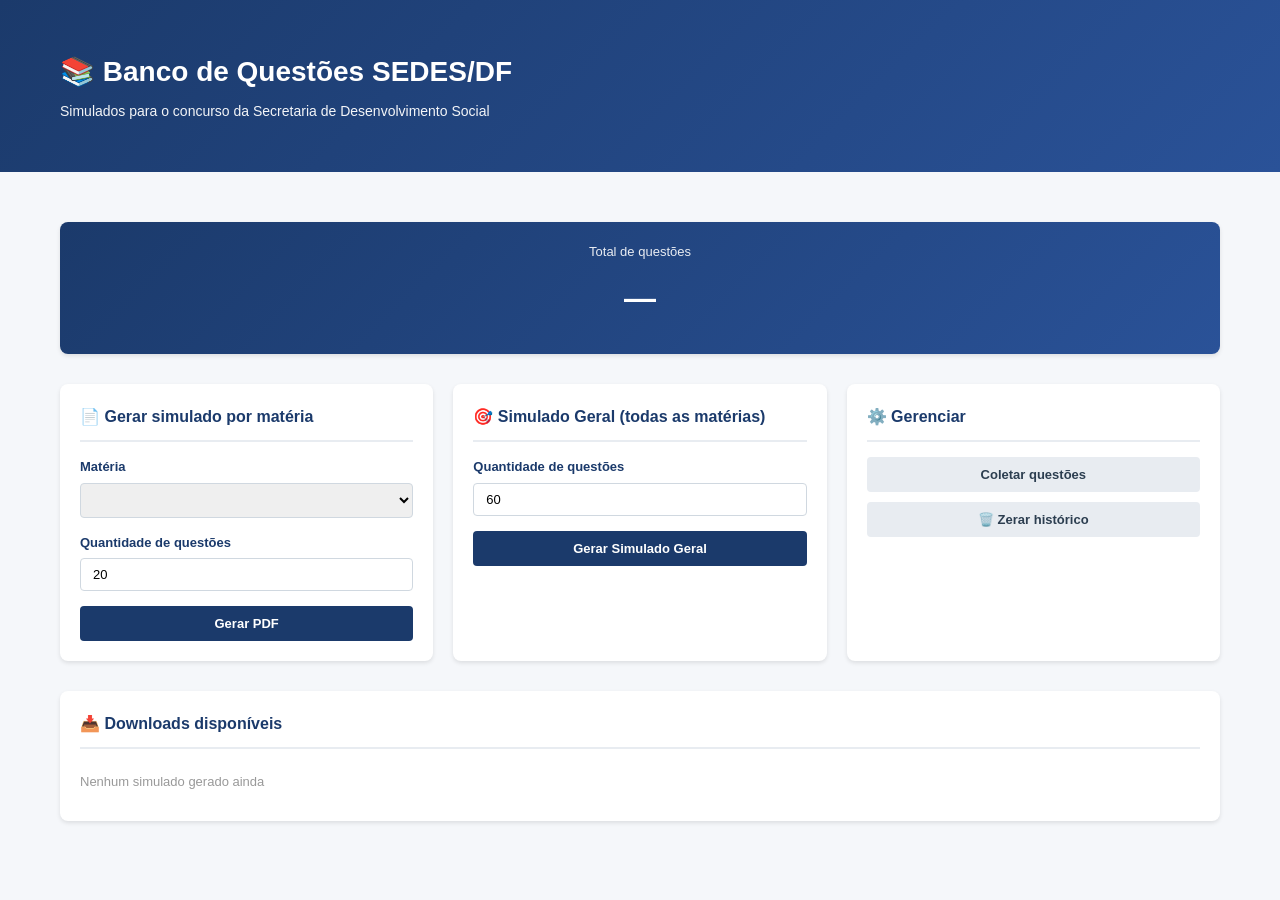
==== banco_questoes/web/index.html @ ef6c3592 "feat: dashboard web do banco de questoes - web/index.html: dashboard único com CSS/JS inline - cards" ====
<!DOCTYPE html>
<html lang="pt-BR">
<head>
    <meta charset="UTF-8">
    <meta name="viewport" content="width=device-width, initial-scale=1.0">
    <title>Banco de Questões SEDES/DF</title>
    <style>
        * {
            margin: 0;
            padding: 0;
            box-sizing: border-box;
        }
        body {
            font-family: -apple-system, BlinkMacSystemFont, "Segoe UI", Roboto, sans-serif;
            background: #f5f7fa;
            color: #2c3e50;
            line-height: 1.6;
        }
        .container {
            max-width: 1200px;
            margin: 0 auto;
            padding: 20px;
        }
        header {
            background: linear-gradient(135deg, #1B3A6B 0%, #2a5298 100%);
            color: white;
            padding: 30px 0;
            margin-bottom: 30px;
        }
        header h1 {
            font-size: 28px;
            margin-bottom: 5px;
        }
        header p {
            font-size: 14px;
            opacity: 0.95;
        }
        .grid {
            display: grid;
            grid-template-columns: repeat(auto-fit, minmax(300px, 1fr));
            gap: 20px;
            margin-bottom: 30px;
        }
        .card {
            background: white;
            border-radius: 8px;
            padding: 20px;
            box-shadow: 0 2px 4px rgba(0,0,0,0.1);
            transition: box-shadow 0.2s;
        }
        .card:hover {
            box-shadow: 0 4px 8px rgba(0,0,0,0.15);
        }
        .card h3 {
            color: #1B3A6B;
            font-size: 16px;
            margin-bottom: 15px;
            border-bottom: 2px solid #e8ecf1;
            padding-bottom: 10px;
        }
        .stats-row {
            display: flex;
            justify-content: space-between;
            font-size: 13px;
            margin-bottom: 8px;
            padding: 6px 0;
        }
        .stats-row span:last-child {
            font-weight: 600;
            color: #1B3A6B;
        }
        .progress-bar {
            height: 6px;
            background: #e8ecf1;
            border-radius: 3px;
            overflow: hidden;
            margin-bottom: 10px;
        }
        .progress-fill {
            height: 100%;
            background: linear-gradient(90deg, #4CAF50 0%, #1B3A6B 100%);
        }
        .total-card {
            grid-column: 1 / -1;
            text-align: center;
            background: linear-gradient(135deg, #1B3A6B 0%, #2a5298 100%);
            color: white;
        }
        .total-card span {
            display: block;
            font-size: 32px;
            font-weight: bold;
            margin: 10px 0;
        }
        .total-card p {
            font-size: 13px;
            opacity: 0.9;
        }
        .form-group {
            margin-bottom: 15px;
        }
        label {
            display: block;
            font-size: 13px;
            font-weight: 600;
            color: #1B3A6B;
            margin-bottom: 5px;
        }
        input, select {
            width: 100%;
            padding: 8px 12px;
            border: 1px solid #d0d8e0;
            border-radius: 4px;
            font-size: 13px;
            font-family: inherit;
        }
        input:focus, select:focus {
            outline: none;
            border-color: #1B3A6B;
            box-shadow: 0 0 0 3px rgba(27, 58, 107, 0.1);
        }
        button {
            background: #1B3A6B;
            color: white;
            border: none;
            padding: 10px 20px;
            border-radius: 4px;
            font-size: 13px;
            font-weight: 600;
            cursor: pointer;
            transition: background 0.2s;
            width: 100%;
        }
        button:hover:not(:disabled) {
            background: #2a5298;
        }
        button:disabled {
            opacity: 0.5;
            cursor: not-allowed;
        }
        button.secondary {
            background: #e8ecf1;
            color: #2c3e50;
        }
        button.secondary:hover:not(:disabled) {
            background: #d0d8e0;
        }
        .error {
            background: #fee;
            border: 1px solid #fcc;
            border-radius: 4px;
            padding: 10px;
            color: #c33;
            font-size: 13px;
            margin-top: 10px;
        }
        .success {
            background: #efe;
            border: 1px solid #cfc;
            border-radius: 4px;
            padding: 10px;
            color: #360;
            font-size: 13px;
            margin-top: 10px;
        }
        .downloads-list {
            list-style: none;
        }
        .downloads-list li {
            padding: 8px 0;
            border-bottom: 1px solid #e8ecf1;
            font-size: 13px;
        }
        .downloads-list li:last-child {
            border-bottom: none;
        }
        .downloads-list a {
            color: #1B3A6B;
            text-decoration: none;
            font-weight: 500;
        }
        .downloads-list a:hover {
            text-decoration: underline;
        }
        .loading {
            display: inline-block;
            animation: spin 1s linear infinite;
        }
        @keyframes spin {
            to { transform: rotate(360deg); }
        }
        @media (max-width: 600px) {
            .grid {
                grid-template-columns: 1fr;
            }
            .total-card {
                grid-column: 1;
            }
            header h1 {
                font-size: 22px;
            }
        }
    </style>
</head>
<body>
    <header>
        <div class="container">
            <h1>📚 Banco de Questões SEDES/DF</h1>
            <p>Simulados para o concurso da Secretaria de Desenvolvimento Social</p>
        </div>
    </header>

    <div class="container">
        <div id="stats-container" class="grid">
            <div class="card total-card">
                <p>Total de questões</p>
                <span id="total-questoes">—</span>
            </div>
        </div>

        <div class="grid">
            <div class="card">
                <h3>📄 Gerar simulado por matéria</h3>
                <div class="form-group">
                    <label for="materia-select">Matéria</label>
                    <select id="materia-select"></select>
                </div>
                <div class="form-group">
                    <label for="quantidade-materia">Quantidade de questões</label>
                    <input type="number" id="quantidade-materia" value="20" min="1" max="100">
                </div>
                <button onclick="gerarSimuladoMateria()">Gerar PDF</button>
                <div id="msg-materia"></div>
            </div>

            <div class="card">
                <h3>🎯 Simulado Geral (todas as matérias)</h3>
                <div class="form-group">
                    <label for="quantidade-geral">Quantidade de questões</label>
                    <input type="number" id="quantidade-geral" value="60" min="1" max="200">
                </div>
                <button onclick="gerarSimuladoCompleto()">Gerar Simulado Geral</button>
                <div id="msg-geral"></div>
            </div>

            <div class="card">
                <h3>⚙️ Gerenciar</h3>
                <button id="btn-coletar" class="secondary" onclick="coletar()">Coletar questões</button>
                <div id="msg-coletar"></div>
                <button class="secondary" style="margin-top: 10px;" onclick="zerar()">🗑️ Zerar histórico</button>
            </div>
        </div>

        <div class="card">
            <h3>📥 Downloads disponíveis</h3>
            <ul class="downloads-list" id="downloads-list">
                <li style="color: #999;">Nenhum simulado gerado ainda</li>
            </ul>
        </div>
    </div>

    <script>
        const API = "/api";

        async function carregarStats() {
            try {
                const res = await fetch(`${API}/stats`);
                const stats = await res.json();

                const container = document.getElementById("stats-container");
                let html = `<div class="card total-card">
                    <p>Total de questões</p>
                    <span>${Object.values(stats).reduce((a, m) => a + m.total, 0)}</span>
                </div>`;

                for (const [materia, dados] of Object.entries(stats)) {
                    const pctInedita = dados.total ? (dados.ineditas / dados.total * 100) : 0;
                    html += `<div class="card">
                        <h3>${materia}</h3>
                        <div class="stats-row">
                            <span>Total</span>
                            <span>${dados.total}</span>
                        </div>
                        <div class="stats-row">
                            <span>Inéditas</span>
                            <span>${dados.ineditas}</span>
                        </div>
                        <div class="progress-bar">
                            <div class="progress-fill" style="width: ${pctInedita}%"></div>
                        </div>
                        <div class="stats-row">
                            <span>Usadas</span>
                            <span>${dados.usadas}</span>
                        </div>
                        <div class="stats-row">
                            <span>Sem gabarito</span>
                            <span>${dados.sem_gabarito}</span>
                        </div>
                    </div>`;
                }

                container.innerHTML = html;
            } catch (e) {
                console.error(e);
            }
        }

        async function carregarMaterias() {
            try {
                const res = await fetch(`${API}/materias`);
                const materias = await res.json();
                const select = document.getElementById("materia-select");
                select.innerHTML = materias.map(m => `<option value="${m}">${m}</option>`).join("");
            } catch (e) {
                console.error(e);
            }
        }

        async function carregarDownloads() {
            try {
                const dir = "/simulados";
                const res = await fetch(dir);
                if (!res.ok) return;
                const html = await res.text();
                const links = Array.from(new DOMParser().parseFromString(html, "text/html").querySelectorAll("a"))
                    .filter(a => a.href.includes(".pdf"))
                    .map(a => a.textContent.trim())
                    .reverse();

                const list = document.getElementById("downloads-list");
                if (links.length === 0) {
                    list.innerHTML = '<li style="color: #999;">Nenhum simulado gerado ainda</li>';
                } else {
                    list.innerHTML = links.map(nome =>
                        `<li><a href="/api/simulados/download/${nome}" download="${nome}">${nome}</a></li>`
                    ).join("");
                }
            } catch (e) {
                console.error(e);
                document.getElementById("downloads-list").innerHTML =
                    '<li style="color: #999;">Erro ao carregar downloads</li>';
            }
        }

        async function gerarSimuladoMateria() {
            const materia = document.getElementById("materia-select").value;
            const quantidade = parseInt(document.getElementById("quantidade-materia").value);
            const msg = document.getElementById("msg-materia");
            msg.innerHTML = '<div class="loading">⏳ Gerando...</div>';

            try {
                const res = await fetch(`${API}/simulado/materia`, {
                    method: "POST",
                    headers: { "Content-Type": "application/json" },
                    body: JSON.stringify({ materia, quantidade })
                });

                if (!res.ok) {
                    const err = await res.json();
                    msg.innerHTML = `<div class="error">❌ ${err.detail}</div>`;
                    return;
                }

                const data = await res.json();
                msg.innerHTML = `<div class="success">✅ Simulado gerado! Abrindo...</div>`;
                setTimeout(() => {
                    window.open(`/api/simulados/download/${data.arquivo}`, "_blank");
                    msg.innerHTML = "";
                    carregarDownloads();
                }, 500);
            } catch (e) {
                msg.innerHTML = `<div class="error">❌ Erro: ${e.message}</div>`;
            }
        }

        async function gerarSimuladoCompleto() {
            const quantidade = parseInt(document.getElementById("quantidade-geral").value);
            const msg = document.getElementById("msg-geral");
            msg.innerHTML = '<div class="loading">⏳ Gerando simulado geral...</div>';

            try {
                const res = await fetch(`${API}/simulado/completo`, {
                    method: "POST",
                    headers: { "Content-Type": "application/json" },
                    body: JSON.stringify({ quantidade })
                });

                if (!res.ok) {
                    const err = await res.json();
                    msg.innerHTML = `<div class="error">❌ ${err.detail}</div>`;
                    return;
                }

                const data = await res.json();
                msg.innerHTML = `<div class="success">✅ Simulado geral gerado! Abrindo...</div>`;
                setTimeout(() => {
                    window.open(`/api/simulados/download/${data.arquivo}`, "_blank");
                    msg.innerHTML = "";
                    carregarDownloads();
                }, 500);
            } catch (e) {
                msg.innerHTML = `<div class="error">❌ Erro: ${e.message}</div>`;
            }
        }

        async function coletar() {
            const msg = document.getElementById("msg-coletar");
            const btn = document.getElementById("btn-coletar");
            msg.innerHTML = '<div class="loading">⏳ Coletando...</div>';

            try {
                const res = await fetch(`${API}/coletar`, { method: "POST" });

                if (res.status === 503) {
                    msg.innerHTML = '<div class="error">⛔ Coleta não disponível no Docker</div>';
                    btn.disabled = true;
                    return;
                }

                if (!res.ok) throw new Error(res.statusText);
                msg.innerHTML = '<div class="success">✅ Coleta iniciada</div>';
                setTimeout(() => { msg.innerHTML = ""; }, 3000);
            } catch (e) {
                msg.innerHTML = `<div class="error">❌ Erro: ${e.message}</div>`;
            }
        }

        async function zerar() {
            if (!confirm("Tem certeza? Isso vai zerar o histórico de questões usadas.")) return;

            try {
                const res = await fetch(`${API}/simulados/zerar`, { method: "POST" });
                if (res.ok) {
                    carregarStats();
                    alert("✅ Histórico zerado com sucesso");
                }
            } catch (e) {
                alert(`❌ Erro: ${e.message}`);
            }
        }

        // Inicializar
        window.addEventListener("load", () => {
            carregarStats();
            carregarMaterias();
            carregarDownloads();
        });
    </script>
</body>
</html>
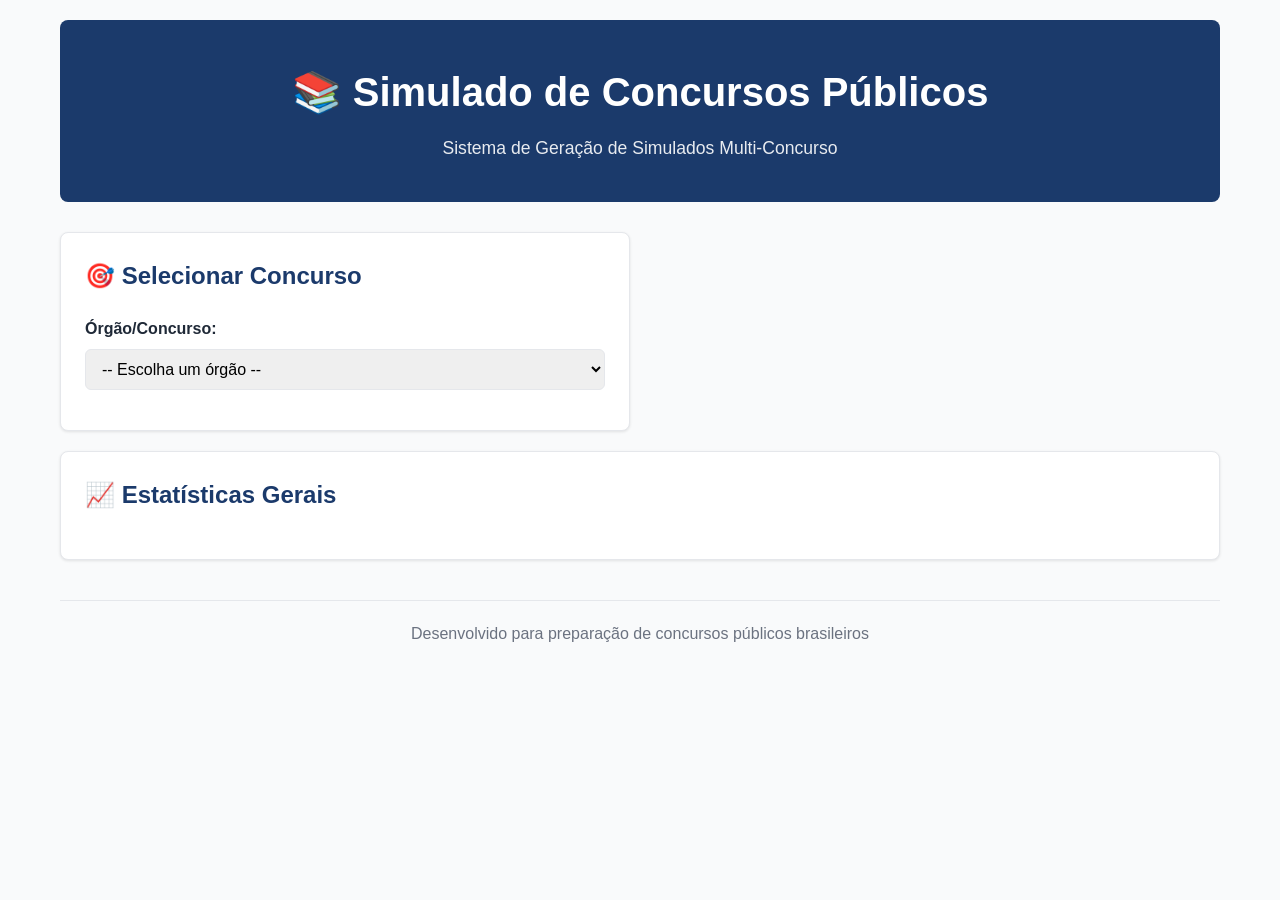
==== commit 4801420f: "feat: update web dashboard with cargo selection and collection tracking UI - Add órgão/cargo cascadi" ====
--- a/banco_questoes/web/index.html
+++ b/banco_questoes/web/index.html
@@ -3,448 +3,92 @@
 <head>
     <meta charset="UTF-8">
     <meta name="viewport" content="width=device-width, initial-scale=1.0">
-    <title>Banco de Questões SEDES/DF</title>
-    <style>
-        * {
-            margin: 0;
-            padding: 0;
-            box-sizing: border-box;
-        }
-        body {
-            font-family: -apple-system, BlinkMacSystemFont, "Segoe UI", Roboto, sans-serif;
-            background: #f5f7fa;
-            color: #2c3e50;
-            line-height: 1.6;
-        }
-        .container {
-            max-width: 1200px;
-            margin: 0 auto;
-            padding: 20px;
-        }
-        header {
-            background: linear-gradient(135deg, #1B3A6B 0%, #2a5298 100%);
-            color: white;
-            padding: 30px 0;
-            margin-bottom: 30px;
-        }
-        header h1 {
-            font-size: 28px;
-            margin-bottom: 5px;
-        }
-        header p {
-            font-size: 14px;
-            opacity: 0.95;
-        }
-        .grid {
-            display: grid;
-            grid-template-columns: repeat(auto-fit, minmax(300px, 1fr));
-            gap: 20px;
-            margin-bottom: 30px;
-        }
-        .card {
-            background: white;
-            border-radius: 8px;
-            padding: 20px;
-            box-shadow: 0 2px 4px rgba(0,0,0,0.1);
-            transition: box-shadow 0.2s;
-        }
-        .card:hover {
-            box-shadow: 0 4px 8px rgba(0,0,0,0.15);
-        }
-        .card h3 {
-            color: #1B3A6B;
-            font-size: 16px;
-            margin-bottom: 15px;
-            border-bottom: 2px solid #e8ecf1;
-            padding-bottom: 10px;
-        }
-        .stats-row {
-            display: flex;
-            justify-content: space-between;
-            font-size: 13px;
-            margin-bottom: 8px;
-            padding: 6px 0;
-        }
-        .stats-row span:last-child {
-            font-weight: 600;
-            color: #1B3A6B;
-        }
-        .progress-bar {
-            height: 6px;
-            background: #e8ecf1;
-            border-radius: 3px;
-            overflow: hidden;
-            margin-bottom: 10px;
-        }
-        .progress-fill {
-            height: 100%;
-            background: linear-gradient(90deg, #4CAF50 0%, #1B3A6B 100%);
-        }
-        .total-card {
-            grid-column: 1 / -1;
-            text-align: center;
-            background: linear-gradient(135deg, #1B3A6B 0%, #2a5298 100%);
-            color: white;
-        }
-        .total-card span {
-            display: block;
-            font-size: 32px;
-            font-weight: bold;
-            margin: 10px 0;
-        }
-        .total-card p {
-            font-size: 13px;
-            opacity: 0.9;
-        }
-        .form-group {
-            margin-bottom: 15px;
-        }
-        label {
-            display: block;
-            font-size: 13px;
-            font-weight: 600;
-            color: #1B3A6B;
-            margin-bottom: 5px;
-        }
-        input, select {
-            width: 100%;
-            padding: 8px 12px;
-            border: 1px solid #d0d8e0;
-            border-radius: 4px;
-            font-size: 13px;
-            font-family: inherit;
-        }
-        input:focus, select:focus {
-            outline: none;
-            border-color: #1B3A6B;
-            box-shadow: 0 0 0 3px rgba(27, 58, 107, 0.1);
-        }
-        button {
-            background: #1B3A6B;
-            color: white;
-            border: none;
-            padding: 10px 20px;
-            border-radius: 4px;
-            font-size: 13px;
-            font-weight: 600;
-            cursor: pointer;
-            transition: background 0.2s;
-            width: 100%;
-        }
-        button:hover:not(:disabled) {
-            background: #2a5298;
-        }
-        button:disabled {
-            opacity: 0.5;
-            cursor: not-allowed;
-        }
-        button.secondary {
-            background: #e8ecf1;
-            color: #2c3e50;
-        }
-        button.secondary:hover:not(:disabled) {
-            background: #d0d8e0;
-        }
-        .error {
-            background: #fee;
-            border: 1px solid #fcc;
-            border-radius: 4px;
-            padding: 10px;
-            color: #c33;
-            font-size: 13px;
-            margin-top: 10px;
-        }
-        .success {
-            background: #efe;
-            border: 1px solid #cfc;
-            border-radius: 4px;
-            padding: 10px;
-            color: #360;
-            font-size: 13px;
-            margin-top: 10px;
-        }
-        .downloads-list {
-            list-style: none;
-        }
-        .downloads-list li {
-            padding: 8px 0;
-            border-bottom: 1px solid #e8ecf1;
-            font-size: 13px;
-        }
-        .downloads-list li:last-child {
-            border-bottom: none;
-        }
-        .downloads-list a {
-            color: #1B3A6B;
-            text-decoration: none;
-            font-weight: 500;
-        }
-        .downloads-list a:hover {
-            text-decoration: underline;
-        }
-        .loading {
-            display: inline-block;
-            animation: spin 1s linear infinite;
-        }
-        @keyframes spin {
-            to { transform: rotate(360deg); }
-        }
-        @media (max-width: 600px) {
-            .grid {
-                grid-template-columns: 1fr;
-            }
-            .total-card {
-                grid-column: 1;
-            }
-            header h1 {
-                font-size: 22px;
-            }
-        }
-    </style>
+    <title>Simulado de Concursos - Dashboard</title>
+    <link rel="stylesheet" href="style.css">
 </head>
 <body>
-    <header>
-        <div class="container">
-            <h1>📚 Banco de Questões SEDES/DF</h1>
-            <p>Simulados para o concurso da Secretaria de Desenvolvimento Social</p>
-        </div>
-    </header>
+    <div class="container">
+        <header>
+            <h1>📚 Simulado de Concursos Públicos</h1>
+            <p>Sistema de Geração de Simulados Multi-Concurso</p>
+        </header>
 
-    <div class="container">
-        <div id="stats-container" class="grid">
-            <div class="card total-card">
-                <p>Total de questões</p>
-                <span id="total-questoes">—</span>
-            </div>
-        </div>
+        <main>
+            <!-- Seleção de Órgão/Cargo -->
+            <section class="card">
+                <h2>🎯 Selecionar Concurso</h2>
 
-        <div class="grid">
-            <div class="card">
-                <h3>📄 Gerar simulado por matéria</h3>
                 <div class="form-group">
-                    <label for="materia-select">Matéria</label>
-                    <select id="materia-select"></select>
+                    <label for="orgao">Órgão/Concurso:</label>
+                    <select id="orgao" name="orgao">
+                        <option value="">-- Escolha um órgão --</option>
+                    </select>
                 </div>
+
+                <div class="form-group" id="cargo-group" style="display: none;">
+                    <label for="cargo">Cargo:</label>
+                    <select id="cargo" name="cargo">
+                        <option value="">-- Escolha um cargo --</option>
+                    </select>
+                </div>
+
+                <div class="form-group" id="banca-group" style="display: none;">
+                    <label for="banca">Banca Examinadora (opcional):</label>
+                    <select id="banca" name="banca">
+                        <option value="">-- Qualquer banca --</option>
+                        <option value="Cebraspe">Cebraspe</option>
+                        <option value="FGV">FGV</option>
+                        <option value="IBFC">IBFC</option>
+                        <option value="Cesgranrio">Cesgranrio</option>
+                        <option value="IADES">IADES</option>
+                        <option value="Instituto Quadrix">Instituto Quadrix</option>
+                        <option value="AOCP">AOCP</option>
+                    </select>
+                </div>
+            </section>
+
+            <!-- Rastreamento de Coleta (Cargo Stats) -->
+            <section class="card" id="stats-section" style="display: none;">
+                <h2>📊 Rastreamento de Coleta</h2>
+                <div class="stats-container">
+                    <div class="stats-header">
+                        <h3 id="stats-title"></h3>
+                        <div class="overall-progress">
+                            <div class="progress-bar">
+                                <div id="progress-fill" class="progress-fill"></div>
+                            </div>
+                            <span id="progress-text"></span>
+                        </div>
+                    </div>
+                    <div id="stats-list"></div>
+                </div>
+            </section>
+
+            <!-- Geração de Simulado -->
+            <section class="card" id="geracao-section" style="display: none;">
+                <h2>🎲 Gerar Simulado</h2>
+
                 <div class="form-group">
-                    <label for="quantidade-materia">Quantidade de questões</label>
-                    <input type="number" id="quantidade-materia" value="20" min="1" max="100">
+                    <label for="quantidade">Número de Questões:</label>
+                    <input type="number" id="quantidade" name="quantidade" value="60" min="10" max="500">
                 </div>
-                <button onclick="gerarSimuladoMateria()">Gerar PDF</button>
-                <div id="msg-materia"></div>
-            </div>
 
-            <div class="card">
-                <h3>🎯 Simulado Geral (todas as matérias)</h3>
-                <div class="form-group">
-                    <label for="quantidade-geral">Quantidade de questões</label>
-                    <input type="number" id="quantidade-geral" value="60" min="1" max="200">
-                </div>
-                <button onclick="gerarSimuladoCompleto()">Gerar Simulado Geral</button>
-                <div id="msg-geral"></div>
-            </div>
+                <button id="btn-gerar" class="btn-primary">Gerar Simulado PDF</button>
+                <div id="status-geracao"></div>
+            </section>
 
-            <div class="card">
-                <h3>⚙️ Gerenciar</h3>
-                <button id="btn-coletar" class="secondary" onclick="coletar()">Coletar questões</button>
-                <div id="msg-coletar"></div>
-                <button class="secondary" style="margin-top: 10px;" onclick="zerar()">🗑️ Zerar histórico</button>
-            </div>
-        </div>
+            <!-- Estatísticas Gerais (Opcional) -->
+            <section class="card" id="stats-geral-section">
+                <h2>📈 Estatísticas Gerais</h2>
+                <div id="stats-geral"></div>
+            </section>
+        </main>
 
-        <div class="card">
-            <h3>📥 Downloads disponíveis</h3>
-            <ul class="downloads-list" id="downloads-list">
-                <li style="color: #999;">Nenhum simulado gerado ainda</li>
-            </ul>
-        </div>
+        <footer>
+            <p>Desenvolvido para preparação de concursos públicos brasileiros</p>
+        </footer>
     </div>
 
-    <script>
-        const API = "/api";
-
-        async function carregarStats() {
-            try {
-                const res = await fetch(`${API}/stats`);
-                const stats = await res.json();
-
-                const container = document.getElementById("stats-container");
-                let html = `<div class="card total-card">
-                    <p>Total de questões</p>
-                    <span>${Object.values(stats).reduce((a, m) => a + m.total, 0)}</span>
-                </div>`;
-
-                for (const [materia, dados] of Object.entries(stats)) {
-                    const pctInedita = dados.total ? (dados.ineditas / dados.total * 100) : 0;
-                    html += `<div class="card">
-                        <h3>${materia}</h3>
-                        <div class="stats-row">
-                            <span>Total</span>
-                            <span>${dados.total}</span>
-                        </div>
-                        <div class="stats-row">
-                            <span>Inéditas</span>
-                            <span>${dados.ineditas}</span>
-                        </div>
-                        <div class="progress-bar">
-                            <div class="progress-fill" style="width: ${pctInedita}%"></div>
-                        </div>
-                        <div class="stats-row">
-                            <span>Usadas</span>
-                            <span>${dados.usadas}</span>
-                        </div>
-                        <div class="stats-row">
-                            <span>Sem gabarito</span>
-                            <span>${dados.sem_gabarito}</span>
-                        </div>
-                    </div>`;
-                }
-
-                container.innerHTML = html;
-            } catch (e) {
-                console.error(e);
-            }
-        }
-
-        async function carregarMaterias() {
-            try {
-                const res = await fetch(`${API}/materias`);
-                const materias = await res.json();
-                const select = document.getElementById("materia-select");
-                select.innerHTML = materias.map(m => `<option value="${m}">${m}</option>`).join("");
-            } catch (e) {
-                console.error(e);
-            }
-        }
-
-        async function carregarDownloads() {
-            try {
-                const dir = "/simulados";
-                const res = await fetch(dir);
-                if (!res.ok) return;
-                const html = await res.text();
-                const links = Array.from(new DOMParser().parseFromString(html, "text/html").querySelectorAll("a"))
-                    .filter(a => a.href.includes(".pdf"))
-                    .map(a => a.textContent.trim())
-                    .reverse();
-
-                const list = document.getElementById("downloads-list");
-                if (links.length === 0) {
-                    list.innerHTML = '<li style="color: #999;">Nenhum simulado gerado ainda</li>';
-                } else {
-                    list.innerHTML = links.map(nome =>
-                        `<li><a href="/api/simulados/download/${nome}" download="${nome}">${nome}</a></li>`
-                    ).join("");
-                }
-            } catch (e) {
-                console.error(e);
-                document.getElementById("downloads-list").innerHTML =
-                    '<li style="color: #999;">Erro ao carregar downloads</li>';
-            }
-        }
-
-        async function gerarSimuladoMateria() {
-            const materia = document.getElementById("materia-select").value;
-            const quantidade = parseInt(document.getElementById("quantidade-materia").value);
-            const msg = document.getElementById("msg-materia");
-            msg.innerHTML = '<div class="loading">⏳ Gerando...</div>';
-
-            try {
-                const res = await fetch(`${API}/simulado/materia`, {
-                    method: "POST",
-                    headers: { "Content-Type": "application/json" },
-                    body: JSON.stringify({ materia, quantidade })
-                });
-
-                if (!res.ok) {
-                    const err = await res.json();
-                    msg.innerHTML = `<div class="error">❌ ${err.detail}</div>`;
-                    return;
-                }
-
-                const data = await res.json();
-                msg.innerHTML = `<div class="success">✅ Simulado gerado! Abrindo...</div>`;
-                setTimeout(() => {
-                    window.open(`/api/simulados/download/${data.arquivo}`, "_blank");
-                    msg.innerHTML = "";
-                    carregarDownloads();
-                }, 500);
-            } catch (e) {
-                msg.innerHTML = `<div class="error">❌ Erro: ${e.message}</div>`;
-            }
-        }
-
-        async function gerarSimuladoCompleto() {
-            const quantidade = parseInt(document.getElementById("quantidade-geral").value);
-            const msg = document.getElementById("msg-geral");
-            msg.innerHTML = '<div class="loading">⏳ Gerando simulado geral...</div>';
-
-            try {
-                const res = await fetch(`${API}/simulado/completo`, {
-                    method: "POST",
-                    headers: { "Content-Type": "application/json" },
-                    body: JSON.stringify({ quantidade })
-                });
-
-                if (!res.ok) {
-                    const err = await res.json();
-                    msg.innerHTML = `<div class="error">❌ ${err.detail}</div>`;
-                    return;
-                }
-
-                const data = await res.json();
-                msg.innerHTML = `<div class="success">✅ Simulado geral gerado! Abrindo...</div>`;
-                setTimeout(() => {
-                    window.open(`/api/simulados/download/${data.arquivo}`, "_blank");
-                    msg.innerHTML = "";
-                    carregarDownloads();
-                }, 500);
-            } catch (e) {
-                msg.innerHTML = `<div class="error">❌ Erro: ${e.message}</div>`;
-            }
-        }
-
-        async function coletar() {
-            const msg = document.getElementById("msg-coletar");
-            const btn = document.getElementById("btn-coletar");
-            msg.innerHTML = '<div class="loading">⏳ Coletando...</div>';
-
-            try {
-                const res = await fetch(`${API}/coletar`, { method: "POST" });
-
-                if (res.status === 503) {
-                    msg.innerHTML = '<div class="error">⛔ Coleta não disponível no Docker</div>';
-                    btn.disabled = true;
-                    return;
-                }
-
-                if (!res.ok) throw new Error(res.statusText);
-                msg.innerHTML = '<div class="success">✅ Coleta iniciada</div>';
-                setTimeout(() => { msg.innerHTML = ""; }, 3000);
-            } catch (e) {
-                msg.innerHTML = `<div class="error">❌ Erro: ${e.message}</div>`;
-            }
-        }
-
-        async function zerar() {
-            if (!confirm("Tem certeza? Isso vai zerar o histórico de questões usadas.")) return;
-
-            try {
-                const res = await fetch(`${API}/simulados/zerar`, { method: "POST" });
-                if (res.ok) {
-                    carregarStats();
-                    alert("✅ Histórico zerado com sucesso");
-                }
-            } catch (e) {
-                alert(`❌ Erro: ${e.message}`);
-            }
-        }
-
-        // Inicializar
-        window.addEventListener("load", () => {
-            carregarStats();
-            carregarMaterias();
-            carregarDownloads();
-        });
-    </script>
+    <script src="script.js"></script>
 </body>
 </html>
--- a/banco_questoes/web/style.css
+++ b/banco_questoes/web/style.css
@@ -0,0 +1,286 @@
+* {
+    margin: 0;
+    padding: 0;
+    box-sizing: border-box;
+}
+
+:root {
+    --color-primary: #1B3A6B;
+    --color-primary-dark: #0f2647;
+    --color-success: #10b981;
+    --color-warning: #f59e0b;
+    --color-danger: #ef4444;
+    --color-bg: #f9fafb;
+    --color-text: #1f2937;
+    --color-border: #e5e7eb;
+}
+
+body {
+    font-family: -apple-system, BlinkMacSystemFont, 'Segoe UI', Roboto, Oxygen, Ubuntu, Cantarell, sans-serif;
+    background-color: var(--color-bg);
+    color: var(--color-text);
+    line-height: 1.6;
+}
+
+.container {
+    max-width: 1200px;
+    margin: 0 auto;
+    padding: 20px;
+}
+
+header {
+    background-color: var(--color-primary);
+    color: white;
+    padding: 40px 20px;
+    text-align: center;
+    border-radius: 8px;
+    margin-bottom: 30px;
+}
+
+header h1 {
+    font-size: 2.5em;
+    margin-bottom: 10px;
+}
+
+header p {
+    font-size: 1.1em;
+    opacity: 0.9;
+}
+
+main {
+    display: grid;
+    grid-template-columns: repeat(auto-fit, minmax(400px, 1fr));
+    gap: 20px;
+    margin-bottom: 40px;
+}
+
+#stats-section {
+    grid-column: 1 / -1;
+}
+
+#geracao-section {
+    grid-column: 1 / -1;
+}
+
+#stats-geral-section {
+    grid-column: 1 / -1;
+}
+
+.card {
+    background: white;
+    border: 1px solid var(--color-border);
+    border-radius: 8px;
+    padding: 24px;
+    box-shadow: 0 1px 3px rgba(0, 0, 0, 0.1);
+}
+
+.card h2 {
+    font-size: 1.5em;
+    margin-bottom: 20px;
+    color: var(--color-primary);
+}
+
+.card h3 {
+    font-size: 1.1em;
+    margin-bottom: 10px;
+}
+
+.form-group {
+    margin-bottom: 16px;
+}
+
+.form-group label {
+    display: block;
+    margin-bottom: 8px;
+    font-weight: 600;
+    color: var(--color-text);
+}
+
+.form-group select,
+.form-group input {
+    width: 100%;
+    padding: 10px 12px;
+    border: 1px solid var(--color-border);
+    border-radius: 6px;
+    font-size: 1em;
+    font-family: inherit;
+}
+
+.form-group select:focus,
+.form-group input:focus {
+    outline: none;
+    border-color: var(--color-primary);
+    box-shadow: 0 0 0 3px rgba(27, 58, 107, 0.1);
+}
+
+.btn-primary {
+    background-color: var(--color-primary);
+    color: white;
+    padding: 12px 24px;
+    border: none;
+    border-radius: 6px;
+    font-size: 1em;
+    font-weight: 600;
+    cursor: pointer;
+    transition: background-color 0.3s;
+}
+
+.btn-primary:hover {
+    background-color: var(--color-primary-dark);
+}
+
+.btn-primary:disabled {
+    background-color: #9ca3af;
+    cursor: not-allowed;
+}
+
+.btn-download {
+    display: inline-block;
+    padding: 8px 16px;
+    background-color: var(--color-success);
+    color: white;
+    text-decoration: none;
+    border-radius: 6px;
+    margin-top: 10px;
+}
+
+.btn-download:hover {
+    background-color: #059669;
+}
+
+/* Stats Styling */
+.stats-container {
+    background-color: #f3f4f6;
+    padding: 20px;
+    border-radius: 6px;
+}
+
+.stats-header {
+    margin-bottom: 20px;
+}
+
+.overall-progress {
+    margin-top: 15px;
+}
+
+.progress-bar {
+    width: 100%;
+    height: 24px;
+    background-color: #e5e7eb;
+    border-radius: 12px;
+    overflow: hidden;
+}
+
+.progress-fill {
+    height: 100%;
+    background: linear-gradient(90deg, var(--color-danger), var(--color-warning), var(--color-success));
+    transition: width 0.3s ease;
+}
+
+.progress-text {
+    display: block;
+    margin-top: 8px;
+    font-weight: 600;
+    color: var(--color-text);
+}
+
+.materia-item {
+    background-color: white;
+    padding: 16px;
+    margin-bottom: 12px;
+    border-radius: 6px;
+    border-left: 4px solid var(--color-primary);
+}
+
+.materia-item h4 {
+    margin: 0 0 8px 0;
+    font-size: 1em;
+}
+
+.materia-stats {
+    display: flex;
+    justify-content: space-between;
+    align-items: center;
+    gap: 10px;
+}
+
+.materia-progress {
+    flex: 1;
+    height: 20px;
+    background-color: #e5e7eb;
+    border-radius: 10px;
+    overflow: hidden;
+}
+
+.materia-progress-fill {
+    height: 100%;
+    background-color: var(--color-success);
+}
+
+.materia-numbers {
+    font-size: 0.9em;
+    color: #6b7280;
+    min-width: 100px;
+    text-align: right;
+}
+
+.status-success {
+    color: var(--color-success);
+    font-weight: 600;
+}
+
+.status-warning {
+    color: var(--color-warning);
+    font-weight: 600;
+}
+
+.status-danger {
+    color: var(--color-danger);
+    font-weight: 600;
+}
+
+#status-geracao {
+    margin-top: 16px;
+    padding: 12px;
+    border-radius: 6px;
+    display: none;
+}
+
+#status-geracao.success {
+    background-color: #d1fae5;
+    color: #065f46;
+    display: block;
+}
+
+#status-geracao.error {
+    background-color: #fee2e2;
+    color: #991b1b;
+    display: block;
+}
+
+footer {
+    text-align: center;
+    padding: 20px;
+    color: #6b7280;
+    border-top: 1px solid var(--color-border);
+}
+
+@media (max-width: 768px) {
+    main {
+        grid-template-columns: 1fr;
+    }
+
+    header h1 {
+        font-size: 1.8em;
+    }
+
+    .materia-stats {
+        flex-direction: column;
+        align-items: flex-start;
+    }
+
+    .materia-numbers {
+        width: 100%;
+        text-align: left;
+    }
+}
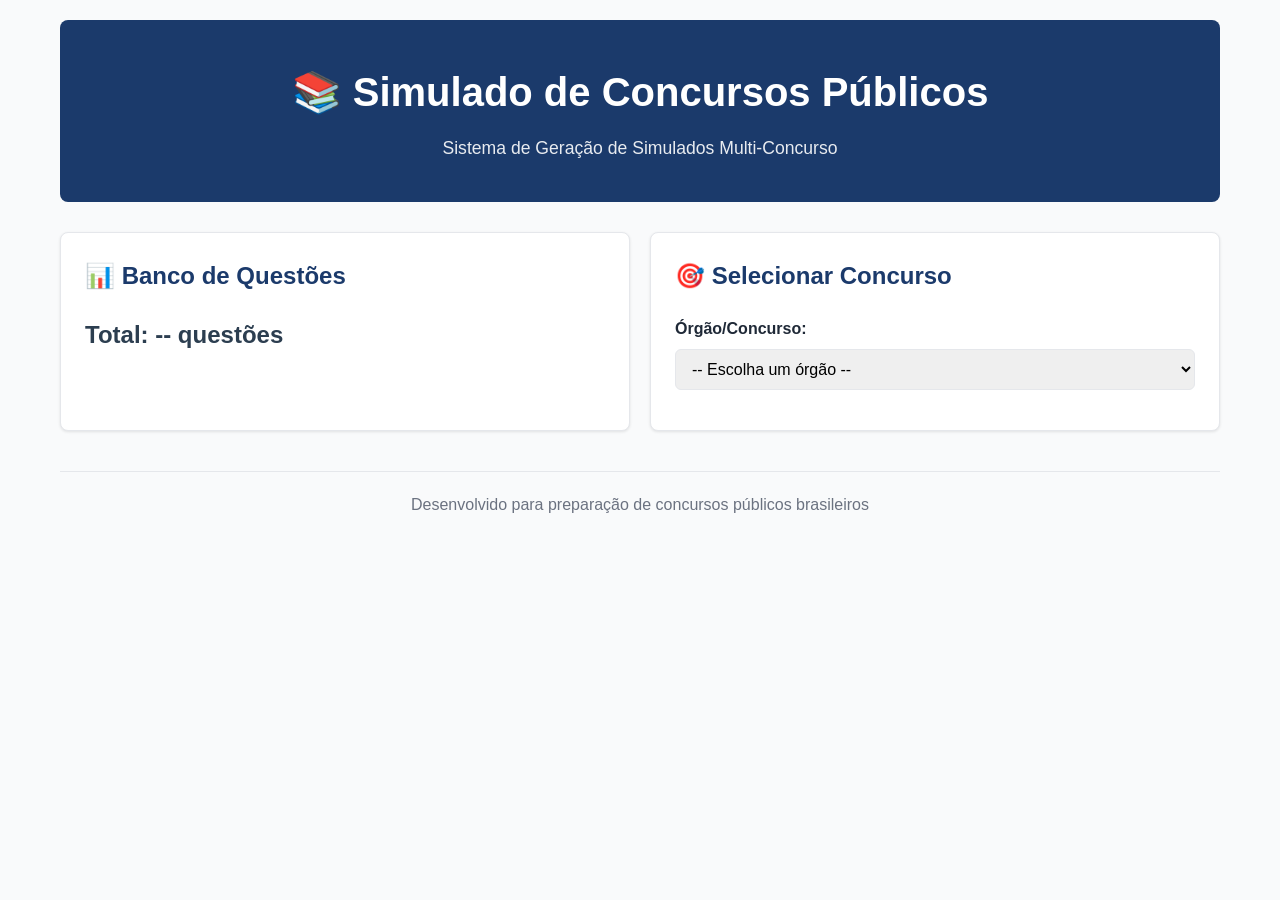
==== commit ef8e4890: "feat: PCI hierarchical extraction with images and complete schema (17K+ questions collected)" ====
--- a/banco_questoes/web/index.html
+++ b/banco_questoes/web/index.html
@@ -14,6 +14,18 @@
         </header>
 
         <main>
+            <!-- Painel de Estatísticas Gerais -->
+            <section class="card" id="painel-geral">
+                <h2>📊 Banco de Questões</h2>
+                <div id="stats-painel">
+                    <p style="font-size: 1.5em; font-weight: bold; color: #2c3e50;">
+                        Total: <span id="total-questoes">--</span> questões
+                    </p>
+                    <div id="materias-container" style="margin-top: 20px;"></div>
+                    <div id="orgaos-container" style="margin-top: 20px;"></div>
+                </div>
+            </section>
+
             <!-- Seleção de Órgão/Cargo -->
             <section class="card">
                 <h2>🎯 Selecionar Concurso</h2>
@@ -77,11 +89,11 @@
                 <div id="status-geracao"></div>
             </section>
 
-            <!-- Estatísticas Gerais (Opcional) -->
-            <section class="card" id="stats-geral-section">
-                <h2>📈 Estatísticas Gerais</h2>
-                <div id="stats-geral"></div>
-            </section>
+            <!-- Estatísticas Gerais (TODAS as Questões) - Removido por enquanto -->
+            <!-- <section class="card" id="stats-geral-section" style="display: block !important;">
+                <h2>📈 Estatísticas Gerais - TODAS as Questões</h2>
+                <div id="stats-geral">Carregando...</div>
+            </section> -->
         </main>
 
         <footer>
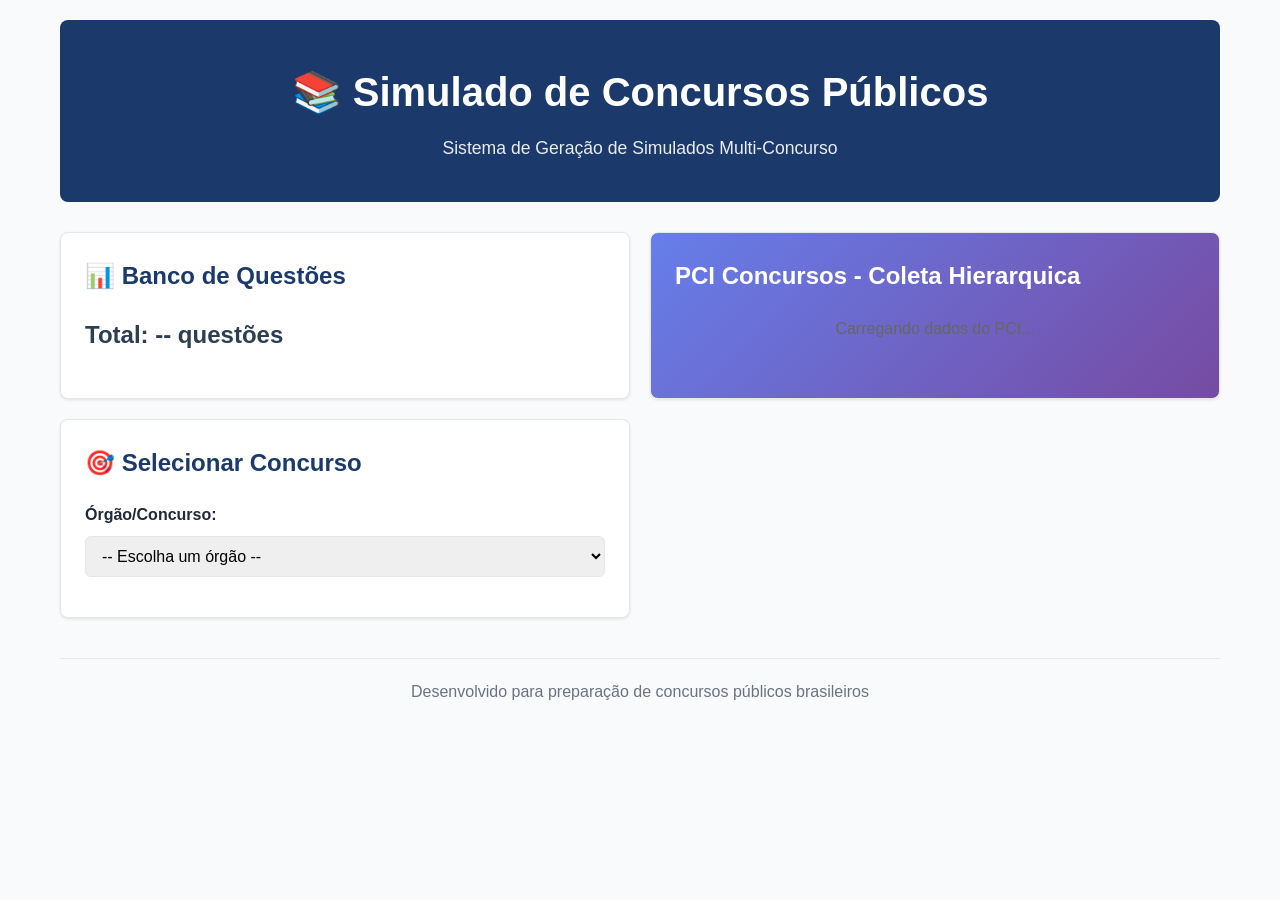
==== commit 409d4353: "feat: add PCI hierarchical dashboard and API endpoints with tree view" ====
--- a/banco_questoes/web/index.html
+++ b/banco_questoes/web/index.html
@@ -23,6 +23,14 @@
                     </p>
                     <div id="materias-container" style="margin-top: 20px;"></div>
                     <div id="orgaos-container" style="margin-top: 20px;"></div>
+                </div>
+            </section>
+
+            <!-- Dashboard Hierarquico PCI -->
+            <section class="card" id="pci-dashboard">
+                <h2>PCI Concursos - Coleta Hierarquica</h2>
+                <div id="pci-content">
+                    <p style="text-align: center; color: #666;">Carregando dados do PCI...</p>
                 </div>
             </section>
 
--- a/banco_questoes/web/style.css
+++ b/banco_questoes/web/style.css
@@ -258,6 +258,49 @@
     display: block;
 }
 
+/* PCI Dashboard */
+#pci-dashboard {
+    background: linear-gradient(135deg, #667eea 0%, #764ba2 100%);
+    color: white;
+}
+
+#pci-dashboard h2 {
+    color: white;
+    margin-bottom: 20px;
+}
+
+.pci-categoria {
+    margin-bottom: 10px;
+    border-left: 3px solid #667eea;
+    padding-left: 15px;
+}
+
+.pci-cat-header {
+    cursor: pointer;
+    padding: 10px;
+    background-color: rgba(255, 255, 255, 0.1);
+    border-radius: 4px;
+    user-select: none;
+    transition: background-color 0.2s;
+}
+
+.pci-cat-header:hover {
+    background-color: rgba(255, 255, 255, 0.2);
+}
+
+.pci-arrow {
+    display: inline-block;
+    margin-right: 8px;
+    transition: transform 0.2s;
+}
+
+.pci-cat-content {
+    margin-top: 10px;
+    padding: 10px;
+    background-color: rgba(255, 255, 255, 0.05);
+    border-radius: 4px;
+}
+
 footer {
     text-align: center;
     padding: 20px;
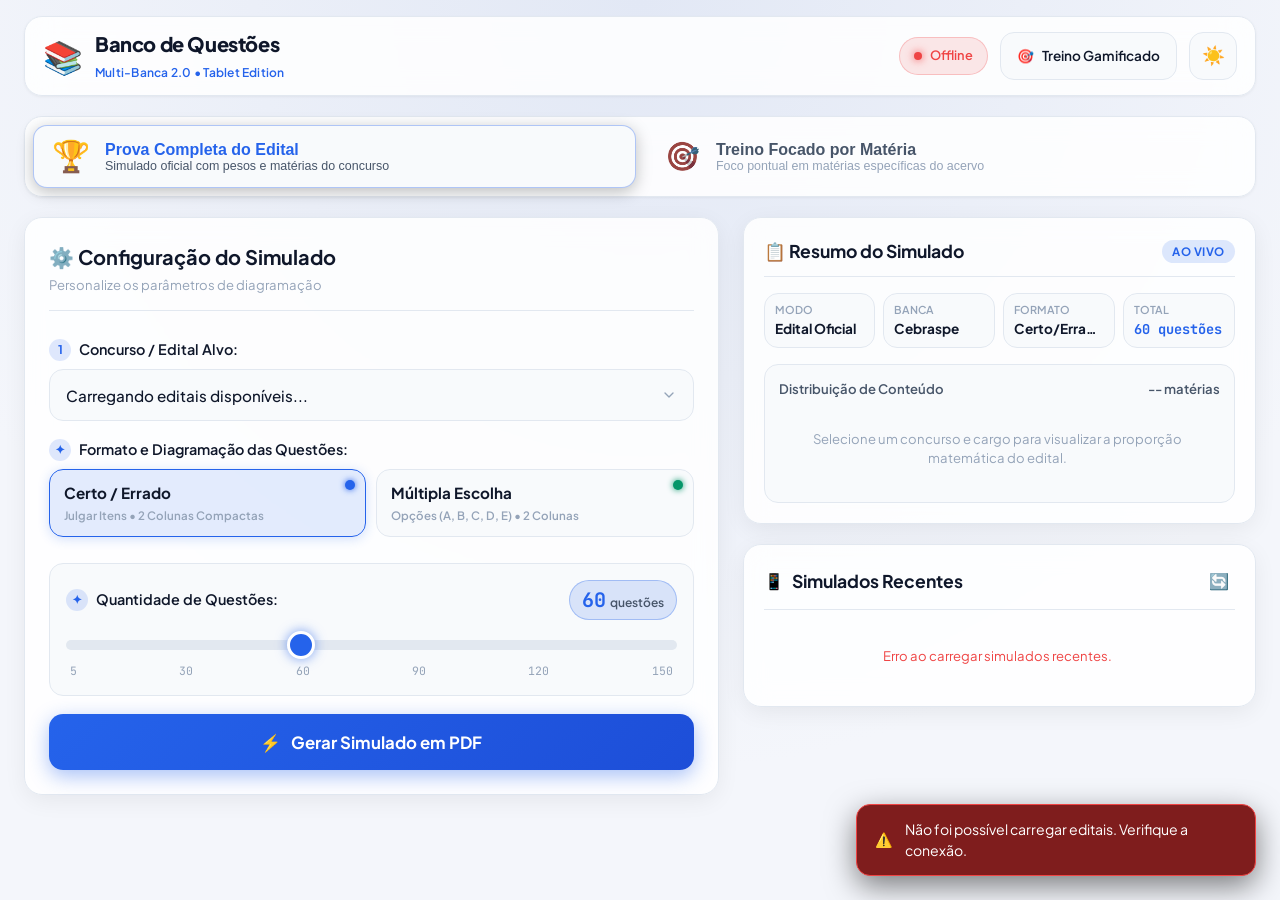
==== commit fa0406bd: "feat: atualiza frontend web com selecao por formato de prova Acompanha a mudanca do motor de simulad" ====
--- a/banco_questoes/web/index.html
+++ b/banco_questoes/web/index.html
@@ -1,112 +1,348 @@
 <!DOCTYPE html>
-<html lang="pt-BR">
+<html lang="pt-BR" data-theme="dark">
 <head>
     <meta charset="UTF-8">
-    <meta name="viewport" content="width=device-width, initial-scale=1.0">
-    <title>Simulado de Concursos - Dashboard</title>
+    <meta name="viewport" content="width=device-width, initial-scale=1.0, maximum-scale=1.0, user-scalable=no, viewport-fit=cover">
+    <meta name="theme-color" content="#090d16">
+    <meta name="apple-mobile-web-app-capable" content="yes">
+    <meta name="apple-mobile-web-app-status-bar-style" content="black-translucent">
+    <title>Simulados & Treino — Banco de Questões</title>
+    <link rel="preconnect" href="https://fonts.googleapis.com">
+    <link rel="preconnect" href="https://fonts.gstatic.com" crossorigin>
+    <link href="https://fonts.googleapis.com/css2?family=Plus+Jakarta+Sans:wght@400;500;600;700;800&family=JetBrains+Mono:wght@500;700&display=swap" rel="stylesheet">
     <link rel="stylesheet" href="style.css">
 </head>
 <body>
-    <div class="container">
-        <header>
-            <h1>📚 Simulado de Concursos Públicos</h1>
-            <p>Sistema de Geração de Simulados Multi-Concurso</p>
+    <div class="app-wrapper">
+        <!-- Top Navigation Bar -->
+        <header class="app-header">
+            <div class="header-left">
+                <div class="brand-logo">
+                    <span class="brand-icon">📚</span>
+                    <div class="brand-text">
+                        <h1>Banco de Questões</h1>
+                        <span class="brand-badge">Multi-Banca 2.0 • Tablet Edition</span>
+                    </div>
+                </div>
+            </div>
+
+            <div class="header-right">
+                <div id="connection-status" class="status-pill status-online" title="Conexão com servidor local">
+                    <span class="status-dot"></span>
+                    <span class="status-text">Conectado</span>
+                </div>
+
+                <a href="/dashboard_educacional.html" class="nav-action-btn" title="Ir para o Modo Treino Gamificado">
+                    <span>🎯</span>
+                    <span class="btn-text">Treino Gamificado</span>
+                </a>
+
+                <button id="theme-toggle" class="theme-btn" aria-label="Alternar Tema Claro/Escuro" title="Alternar Tema">
+                    <span class="theme-icon">🌙</span>
+                </button>
+            </div>
         </header>
 
-        <main>
-            <!-- Painel de Estatísticas Gerais -->
-            <section class="card" id="painel-geral">
-                <h2>📊 Banco de Questões</h2>
-                <div id="stats-painel">
-                    <p style="font-size: 1.5em; font-weight: bold; color: #2c3e50;">
-                        Total: <span id="total-questoes">--</span> questões
-                    </p>
-                    <div id="materias-container" style="margin-top: 20px;"></div>
-                    <div id="orgaos-container" style="margin-top: 20px;"></div>
+        <!-- Segmented Control (Mode Switcher) -->
+        <div class="tabs-container">
+            <div class="segmented-control" role="tablist">
+                <button type="button" class="seg-btn active" id="tab-edital" data-mode="edital" role="tab" aria-selected="true">
+                    <span class="seg-icon">🏆</span>
+                    <div class="seg-content">
+                        <span class="seg-title">Prova Completa do Edital</span>
+                        <span class="seg-desc">Simulado oficial com pesos e matérias do concurso</span>
+                    </div>
+                </button>
+                <button type="button" class="seg-btn" id="tab-materia" data-mode="materia" role="tab" aria-selected="false">
+                    <span class="seg-icon">🎯</span>
+                    <div class="seg-content">
+                        <span class="seg-title">Treino Focado por Matéria</span>
+                        <span class="seg-desc">Foco pontual em matérias específicas do acervo</span>
+                    </div>
+                </button>
+            </div>
+        </div>
+
+        <!-- Main Workspace: 2-Column Responsive Layout -->
+        <main class="workspace-grid">
+            <!-- Left Column: Generator Configuration Panel -->
+            <section class="panel config-panel">
+                <div class="panel-header">
+                    <h2>⚙️ Configuração do Simulado</h2>
+                    <span class="panel-subtitle">Personalize os parâmetros de diagramação</span>
+                </div>
+
+                <form id="simulado-form" onsubmit="return false;">
+                    <!-- MODO 1: Prova Completa do Edital -->
+                    <div id="section-edital" class="mode-section active">
+                        <div class="form-group">
+                            <label for="orgao">
+                                <span class="step-num">1</span>
+                                <span>Concurso / Edital Alvo:</span>
+                            </label>
+                            <div class="select-wrapper">
+                                <select id="orgao" name="orgao" required>
+                                    <option value="">Carregando editais disponíveis...</option>
+                                </select>
+                            </div>
+                        </div>
+
+                        <div class="form-group" id="cargo-group" style="display: none;">
+                            <label for="cargo">
+                                <span class="step-num">2</span>
+                                <span>Cargo Pretendido:</span>
+                            </label>
+                            <div class="select-wrapper">
+                                <select id="cargo" name="cargo">
+                                    <option value="">-- Escolha um cargo --</option>
+                                </select>
+                            </div>
+                        </div>
+
+                        <div class="form-group" id="preset-proporcao-group" style="display: none;">
+                            <label>
+                                <span class="step-num">3</span>
+                                <span>Escala Proporcional da Prova:</span>
+                            </label>
+                            <div class="preset-chips">
+                                <button type="button" class="chip active" data-ratio="1.0" id="chip-100">
+                                    <span class="chip-title">100% Oficial</span>
+                                    <span class="chip-sub" id="chip-100-val">120 questões</span>
+                                </button>
+                                <button type="button" class="chip" data-ratio="0.5" id="chip-50">
+                                    <span class="chip-title">50% Reduzido</span>
+                                    <span class="chip-sub" id="chip-50-val">60 questões</span>
+                                </button>
+                                <button type="button" class="chip" data-fixed="30" id="chip-30">
+                                    <span class="chip-title">Rápido (30q)</span>
+                                    <span class="chip-sub">30 questões</span>
+                                </button>
+                                <button type="button" class="chip" data-custom="true" id="chip-custom">
+                                    <span class="chip-title">Livre</span>
+                                    <span class="chip-sub">Slider abaixo</span>
+                                </button>
+                            </div>
+                        </div>
+                    </div>
+
+                    <!-- MODO 2: Treino Focado por Matéria -->
+                    <div id="section-materia" class="mode-section" style="display: none;">
+                        <div class="form-group">
+                            <label for="filtro-concurso-materia">
+                                <span class="step-num">1</span>
+                                <span>Filtrar Matérias por Concurso (Opcional):</span>
+                            </label>
+                            <div class="select-wrapper">
+                                <select id="filtro-concurso-materia">
+                                    <option value="todas">Todas as 53 matérias do acervo geral</option>
+                                </select>
+                            </div>
+                        </div>
+
+                        <div class="form-group">
+                            <label for="materia-select">
+                                <span class="step-num">2</span>
+                                <span>Matéria Específica para Treino:</span>
+                            </label>
+                            <div class="select-wrapper">
+                                <select id="materia-select" required>
+                                    <option value="">Selecione uma matéria...</option>
+                                </select>
+                            </div>
+                        </div>
+
+                        <div class="form-group">
+                            <label>
+                                <span class="step-num">3</span>
+                                <span>Metas Rápidas de Questões:</span>
+                            </label>
+                            <div class="preset-chips">
+                                <button type="button" class="chip" data-qtd="15">15 Questões</button>
+                                <button type="button" class="chip active" data-qtd="30">30 Questões</button>
+                                <button type="button" class="chip" data-qtd="50">50 Questões</button>
+                                <button type="button" class="chip" data-qtd="100">100 Questões</button>
+                            </div>
+                        </div>
+                    </div>
+
+                    <!-- CONTROLES COMPARTILHADOS -->
+                    <!-- Formato e Diagramação do Simulado -->
+                    <div class="form-group">
+                        <label>
+                            <span class="step-num">✦</span>
+                            <span>Formato e Diagramação das Questões:</span>
+                        </label>
+                        <div class="formato-cards-grid banca-cards-grid">
+                            <label class="formato-card banca-card active" data-formato="certo_errado" data-banca="cebraspe">
+                                <input type="radio" name="formato_layout" value="certo_errado" checked>
+                                <div class="formato-card-inner banca-card-inner">
+                                    <div class="formato-badge-dot banca-badge-dot badge-cebraspe"></div>
+                                    <span class="formato-name banca-name">Certo / Errado</span>
+                                    <span class="formato-details banca-details">Julgar Itens • 2 Colunas Compactas</span>
+                                </div>
+                            </label>
+
+                            <label class="formato-card banca-card" data-formato="multipla_escolha" data-banca="aocp">
+                                <input type="radio" name="formato_layout" value="multipla_escolha">
+                                <div class="formato-card-inner banca-card-inner">
+                                    <div class="formato-badge-dot banca-badge-dot badge-aocp"></div>
+                                    <span class="formato-name banca-name">Múltipla Escolha</span>
+                                    <span class="formato-details banca-details">Opções (A, B, C, D, E) • 2 Colunas</span>
+                                </div>
+                            </label>
+                        </div>
+                    </div>
+
+                    <!-- Quantidade de Questões (Slider Tátil + Display) -->
+                    <div class="form-group slider-group">
+                        <div class="slider-header">
+                            <label for="quantidade-slider">
+                                <span class="step-num">✦</span>
+                                <span>Quantidade de Questões:</span>
+                            </label>
+                            <div class="quantity-badge">
+                                <span id="display-quantidade">60</span>
+                                <span class="unit">questões</span>
+                            </div>
+                        </div>
+                        <div class="range-container">
+                            <input type="range" id="quantidade-slider" min="5" max="150" step="5" value="60" class="touch-slider">
+                            <div class="slider-ticks">
+                                <span>5</span>
+                                <span>30</span>
+                                <span>60</span>
+                                <span>90</span>
+                                <span>120</span>
+                                <span>150</span>
+                            </div>
+                        </div>
+                        <!-- Input numérico mantido oculto para compatibilidade com testes -->
+                        <input type="number" id="quantidade" name="quantidade" value="60" min="5" max="500" style="display: none;">
+                    </div>
+
+                    <!-- Botão de Ação Primário -->
+                    <div class="form-action">
+                        <button type="button" id="btn-gerar" class="btn-primary-generate">
+                            <span class="btn-icon">⚡</span>
+                            <span class="btn-label">Gerar Simulado em PDF</span>
+                        </button>
+                    </div>
+                </form>
+
+                <!-- Compatibilidade de IDs para testes automatizados legados -->
+                <div id="banca-group" style="display: none;">
+                    <select id="banca" name="banca">
+                        <option value="cebraspe">Cebraspe</option>
+                        <option value="aocp">AOCP</option>
+                        <option value="fgv">FGV</option>
+                        <option value="iades">IADES</option>
+                    </select>
+                </div>
+                <div id="geracao-section" style="display: none;"></div>
+                <div id="stats-section" style="display: none;">
+                    <h3 id="stats-title"></h3>
+                    <div id="progress-fill"></div>
+                    <span id="progress-text"></span>
+                    <div id="stats-list"></div>
                 </div>
             </section>
 
-            <!-- Dashboard Hierarquico PCI -->
-            <section class="card" id="pci-dashboard">
-                <h2>PCI Concursos - Coleta Hierarquica</h2>
-                <div id="pci-content">
-                    <p style="text-align: center; color: #666;">Carregando dados do PCI...</p>
+            <!-- Right Column: Live Summary, Delivery Card & Recent Simulados -->
+            <section class="panel preview-panel">
+                <!-- Live Summary Card -->
+                <div class="card summary-card" id="live-summary">
+                    <div class="card-header">
+                        <h3>📋 Resumo do Simulado</h3>
+                        <span class="live-pill">Ao Vivo</span>
+                    </div>
+
+                    <div class="summary-pills">
+                        <div class="info-pill">
+                            <span class="pill-label">Modo</span>
+                            <span class="pill-value" id="summary-modo">Edital Oficial</span>
+                        </div>
+                        <div class="info-pill">
+                            <span class="pill-label">Banca</span>
+                            <span class="pill-value" id="summary-banca">Cebraspe</span>
+                        </div>
+                        <div class="info-pill">
+                            <span class="pill-label">Formato</span>
+                            <span class="pill-value" id="summary-formato">Certo/Errado</span>
+                        </div>
+                        <div class="info-pill highlight">
+                            <span class="pill-label">Total</span>
+                            <span class="pill-value" id="summary-total">60 questões</span>
+                        </div>
+                    </div>
+
+                    <div class="distribution-section">
+                        <div class="distribution-header">
+                            <span class="dist-title">Distribuição de Conteúdo</span>
+                            <span class="dist-count" id="dist-disciplinas-count">-- matérias</span>
+                        </div>
+                        <div id="distribuicao-container" class="distribution-bars">
+                            <p class="placeholder-text">Selecione um concurso e cargo para visualizar a proporção matemática do edital.</p>
+                        </div>
+                    </div>
+                </div>
+
+                <!-- Lacunas Transparent Alert (Aparece quando faltam questões) -->
+                <div class="card lacunas-card" id="lacunas-alert" style="display: none;">
+                    <div class="lacunas-header">
+                        <span class="lacunas-icon">⚠️</span>
+                        <div class="lacunas-text">
+                            <h4>Transparência do Acervo (Lacunas Declaradas)</h4>
+                            <p id="lacunas-msg">Simulado gerado respeitando as cotas reais. Questões não encontradas no acervo não foram substituídas por matérias incorretas.</p>
+                        </div>
+                    </div>
+                    <ul id="lacunas-list" class="lacunas-items"></ul>
+                </div>
+
+                <!-- Delivery & Download Success Card -->
+                <div class="card delivery-card" id="delivery-card" style="display: none;">
+                    <div class="delivery-header">
+                        <div class="success-icon">✨</div>
+                        <div>
+                            <h3>Simulado Gerado com Sucesso!</h3>
+                            <p id="delivery-filename" class="delivery-sub">simulado_pmdf_cebraspe_60q.pdf</p>
+                        </div>
+                    </div>
+
+                    <div class="delivery-actions">
+                        <button type="button" id="btn-abrir-pdf" class="btn-delivery-primary">
+                            <span class="action-icon">📱</span>
+                            <span class="action-text">Abrir no Leitor de PDF</span>
+                        </button>
+                        <a id="btn-baixar-pdf" class="btn-delivery-secondary" download>
+                            <span class="action-icon">📥</span>
+                            <span class="action-text">Baixar Arquivo</span>
+                        </a>
+                    </div>
+                </div>
+
+                <!-- Simulados Recentes no Tablet -->
+                <div class="card recent-card">
+                    <div class="card-header">
+                        <div class="header-with-icon">
+                            <span>📱</span>
+                            <h3>Simulados Recentes</h3>
+                        </div>
+                        <button type="button" id="btn-atualizar-recentes" class="btn-icon-ghost" title="Atualizar Lista" aria-label="Atualizar simulados">
+                            🔄
+                        </button>
+                    </div>
+                    <div id="lista-simulados-recentes" class="recent-list">
+                        <div class="loading-recent">
+                            <div class="mini-spinner"></div>
+                            <span>Carregando simulados no dispositivo...</span>
+                        </div>
+                    </div>
                 </div>
             </section>
-
-            <!-- Seleção de Órgão/Cargo -->
-            <section class="card">
-                <h2>🎯 Selecionar Concurso</h2>
-
-                <div class="form-group">
-                    <label for="orgao">Órgão/Concurso:</label>
-                    <select id="orgao" name="orgao">
-                        <option value="">-- Escolha um órgão --</option>
-                    </select>
-                </div>
-
-                <div class="form-group" id="cargo-group" style="display: none;">
-                    <label for="cargo">Cargo:</label>
-                    <select id="cargo" name="cargo">
-                        <option value="">-- Escolha um cargo --</option>
-                    </select>
-                </div>
-
-                <div class="form-group" id="banca-group" style="display: none;">
-                    <label for="banca">Banca Examinadora (opcional):</label>
-                    <select id="banca" name="banca">
-                        <option value="">-- Qualquer banca --</option>
-                        <option value="Cebraspe">Cebraspe</option>
-                        <option value="FGV">FGV</option>
-                        <option value="IBFC">IBFC</option>
-                        <option value="Cesgranrio">Cesgranrio</option>
-                        <option value="IADES">IADES</option>
-                        <option value="Instituto Quadrix">Instituto Quadrix</option>
-                        <option value="AOCP">AOCP</option>
-                    </select>
-                </div>
-            </section>
-
-            <!-- Rastreamento de Coleta (Cargo Stats) -->
-            <section class="card" id="stats-section" style="display: none;">
-                <h2>📊 Rastreamento de Coleta</h2>
-                <div class="stats-container">
-                    <div class="stats-header">
-                        <h3 id="stats-title"></h3>
-                        <div class="overall-progress">
-                            <div class="progress-bar">
-                                <div id="progress-fill" class="progress-fill"></div>
-                            </div>
-                            <span id="progress-text"></span>
-                        </div>
-                    </div>
-                    <div id="stats-list"></div>
-                </div>
-            </section>
-
-            <!-- Geração de Simulado -->
-            <section class="card" id="geracao-section" style="display: none;">
-                <h2>🎲 Gerar Simulado</h2>
-
-                <div class="form-group">
-                    <label for="quantidade">Número de Questões:</label>
-                    <input type="number" id="quantidade" name="quantidade" value="60" min="10" max="500">
-                </div>
-
-                <button id="btn-gerar" class="btn-primary">Gerar Simulado PDF</button>
-                <div id="status-geracao"></div>
-            </section>
-
-            <!-- Estatísticas Gerais (TODAS as Questões) - Removido por enquanto -->
-            <!-- <section class="card" id="stats-geral-section" style="display: block !important;">
-                <h2>📈 Estatísticas Gerais - TODAS as Questões</h2>
-                <div id="stats-geral">Carregando...</div>
-            </section> -->
         </main>
 
-        <footer>
-            <p>Desenvolvido para preparação de concursos públicos brasileiros</p>
-        </footer>
+        <!-- Toast Notification Container -->
+        <div id="toast-container" class="toast-container"></div>
     </div>
 
     <script src="script.js"></script>
--- a/banco_questoes/web/style.css
+++ b/banco_questoes/web/style.css
@@ -1,329 +1,1190 @@
+/* ==========================================================================
+   Banco de Questões — Multi-Banca v2.0
+   Design System Tablet-First (iPad & Android via Wi-Fi)
+   ========================================================================== */
+
+:root {
+    --font-main: 'Plus Jakarta Sans', -apple-system, BlinkMacSystemFont, 'Segoe UI', Roboto, sans-serif;
+    --font-mono: 'JetBrains Mono', monospace;
+    --radius-sm: 8px;
+    --radius-md: 14px;
+    --radius-lg: 18px;
+    --radius-full: 9999px;
+    --touch-min: 48px;
+    --touch-target: 52px;
+    --transition-fast: 0.15s cubic-bezier(0.4, 0, 0.2, 1);
+    --transition-smooth: 0.25s cubic-bezier(0.4, 0, 0.2, 1);
+}
+
+/* Dark Theme (Default) */
+[data-theme="dark"] {
+    --bg-base: #080c14;
+    --bg-gradient: radial-gradient(circle at 50% 0%, #151e34 0%, #080c14 70%);
+    --bg-surface: #0e1526;
+    --bg-card: rgba(18, 26, 46, 0.75);
+    --bg-card-hover: rgba(26, 38, 66, 0.85);
+    --bg-input: #131c31;
+    --border-subtle: rgba(255, 255, 255, 0.08);
+    --border-card: rgba(255, 255, 255, 0.12);
+    --border-active: #3b82f6;
+    --text-primary: #f8fafc;
+    --text-secondary: #94a3b8;
+    --text-muted: #64748b;
+    --accent-blue: #3b82f6;
+    --accent-blue-rgb: 59, 130, 246;
+    --accent-green: #10b981;
+    --accent-purple: #8b5cf6;
+    --accent-orange: #f97316;
+    --accent-amber: #f59e0b;
+    --shadow-sm: 0 2px 8px rgba(0, 0, 0, 0.3);
+    --shadow-md: 0 10px 30px -5px rgba(0, 0, 0, 0.5);
+    --shadow-card: 0 8px 32px 0 rgba(0, 0, 0, 0.45);
+    --shadow-glow: 0 0 24px rgba(59, 130, 246, 0.25);
+    --card-backdrop: blur(16px);
+}
+
+/* Light Theme */
+[data-theme="light"] {
+    --bg-base: #f4f6fb;
+    --bg-gradient: radial-gradient(circle at 50% 0%, #e2e8f5 0%, #f4f6fb 70%);
+    --bg-surface: #ffffff;
+    --bg-card: rgba(255, 255, 255, 0.85);
+    --bg-card-hover: #ffffff;
+    --bg-input: #f8fafc;
+    --border-subtle: #e2e8f0;
+    --border-card: #e2e8f0;
+    --border-active: #2563eb;
+    --text-primary: #0f172a;
+    --text-secondary: #475569;
+    --text-muted: #94a3b8;
+    --accent-blue: #2563eb;
+    --accent-blue-rgb: 37, 99, 235;
+    --accent-green: #059669;
+    --accent-purple: #7c3aed;
+    --accent-orange: #ea580c;
+    --accent-amber: #d97706;
+    --shadow-sm: 0 1px 3px rgba(0, 0, 0, 0.05);
+    --shadow-md: 0 4px 16px -2px rgba(0, 0, 0, 0.08);
+    --shadow-card: 0 6px 24px -2px rgba(0, 0, 0, 0.07);
+    --shadow-glow: 0 0 20px rgba(37, 99, 235, 0.2);
+    --card-backdrop: blur(12px);
+}
+
+/* Reset & Box Sizing */
 * {
     margin: 0;
     padding: 0;
     box-sizing: border-box;
-}
-
-:root {
-    --color-primary: #1B3A6B;
-    --color-primary-dark: #0f2647;
-    --color-success: #10b981;
-    --color-warning: #f59e0b;
-    --color-danger: #ef4444;
-    --color-bg: #f9fafb;
-    --color-text: #1f2937;
-    --color-border: #e5e7eb;
+    -webkit-tap-highlight-color: transparent;
 }
 
 body {
-    font-family: -apple-system, BlinkMacSystemFont, 'Segoe UI', Roboto, Oxygen, Ubuntu, Cantarell, sans-serif;
-    background-color: var(--color-bg);
-    color: var(--color-text);
-    line-height: 1.6;
-}
-
-.container {
-    max-width: 1200px;
+    font-family: var(--font-main);
+    background-color: var(--bg-base);
+    background-image: var(--bg-gradient);
+    background-attachment: fixed;
+    color: var(--text-primary);
+    min-height: 100vh;
+    display: flex;
+    flex-direction: column;
+    overflow-x: hidden;
+    line-height: 1.5;
+    -webkit-font-smoothing: antialiased;
+}
+
+/* App Wrapper */
+.app-wrapper {
+    max-width: 1400px;
+    width: 100%;
     margin: 0 auto;
+    padding: 16px 24px 40px;
+    display: flex;
+    flex-direction: column;
+    gap: 20px;
+}
+
+/* Header */
+.app-header {
+    display: flex;
+    justify-content: space-between;
+    align-items: center;
+    padding: 12px 18px;
+    background: var(--bg-card);
+    backdrop-filter: var(--card-backdrop);
+    border: 1px solid var(--border-card);
+    border-radius: var(--radius-lg);
+    box-shadow: var(--shadow-sm);
+}
+
+.header-left .brand-logo {
+    display: flex;
+    align-items: center;
+    gap: 12px;
+}
+
+.brand-icon {
+    font-size: 2rem;
+    display: flex;
+    align-items: center;
+    justify-content: center;
+}
+
+.brand-text h1 {
+    font-size: 1.25rem;
+    font-weight: 800;
+    letter-spacing: -0.02em;
+    color: var(--text-primary);
+}
+
+.brand-badge {
+    display: inline-block;
+    font-size: 0.75rem;
+    font-weight: 600;
+    color: var(--accent-blue);
+    letter-spacing: 0.02em;
+}
+
+.header-right {
+    display: flex;
+    align-items: center;
+    gap: 12px;
+}
+
+/* Status Pill */
+.status-pill {
+    display: flex;
+    align-items: center;
+    gap: 8px;
+    padding: 8px 14px;
+    background: rgba(16, 185, 129, 0.12);
+    border: 1px solid rgba(16, 185, 129, 0.25);
+    border-radius: var(--radius-full);
+    font-size: 0.8rem;
+    font-weight: 600;
+    color: var(--accent-green);
+    min-height: 38px;
+}
+
+.status-dot {
+    width: 8px;
+    height: 8px;
+    border-radius: 50%;
+    background-color: var(--accent-green);
+    box-shadow: 0 0 8px var(--accent-green);
+    animation: pulse 2s infinite;
+}
+
+@keyframes pulse {
+    0%, 100% { opacity: 1; transform: scale(1); }
+    50% { opacity: 0.6; transform: scale(1.15); }
+}
+
+.status-offline {
+    background: rgba(239, 68, 68, 0.12);
+    border-color: rgba(239, 68, 68, 0.25);
+    color: #ef4444;
+}
+.status-offline .status-dot {
+    background-color: #ef4444;
+    box-shadow: 0 0 8px #ef4444;
+    animation: none;
+}
+
+/* Header Action Buttons */
+.nav-action-btn {
+    display: inline-flex;
+    align-items: center;
+    gap: 8px;
+    padding: 8px 16px;
+    background: var(--bg-input);
+    border: 1px solid var(--border-subtle);
+    border-radius: var(--radius-md);
+    color: var(--text-primary);
+    text-decoration: none;
+    font-size: 0.85rem;
+    font-weight: 600;
+    min-height: var(--touch-min);
+    transition: var(--transition-fast);
+}
+
+.nav-action-btn:hover {
+    border-color: var(--accent-blue);
+    background: var(--bg-card-hover);
+    transform: translateY(-1px);
+}
+
+.theme-btn {
+    width: var(--touch-min);
+    height: var(--touch-min);
+    display: flex;
+    align-items: center;
+    justify-content: center;
+    border-radius: var(--radius-md);
+    border: 1px solid var(--border-subtle);
+    background: var(--bg-input);
+    color: var(--text-primary);
+    font-size: 1.15rem;
+    cursor: pointer;
+    transition: var(--transition-fast);
+}
+
+.theme-btn:active {
+    transform: scale(0.92);
+}
+
+/* ==========================================================================
+   Segmented Control (Mode Switcher)
+   ========================================================================== */
+.tabs-container {
+    width: 100%;
+}
+
+.segmented-control {
+    display: grid;
+    grid-template-columns: 1fr 1fr;
+    gap: 8px;
+    background: var(--bg-card);
+    backdrop-filter: var(--card-backdrop);
+    padding: 8px;
+    border-radius: var(--radius-lg);
+    border: 1px solid var(--border-card);
+    box-shadow: var(--shadow-sm);
+}
+
+.seg-btn {
+    display: flex;
+    align-items: center;
+    gap: 16px;
+    padding: 14px 20px;
+    background: transparent;
+    border: 1px solid transparent;
+    border-radius: var(--radius-md);
+    cursor: pointer;
+    text-align: left;
+    transition: var(--transition-smooth);
+    min-height: 60px;
+}
+
+.seg-btn .seg-icon {
+    font-size: 1.75rem;
+    filter: grayscale(0.6);
+    transition: var(--transition-fast);
+}
+
+.seg-btn .seg-title {
+    display: block;
+    font-size: 1rem;
+    font-weight: 700;
+    color: var(--text-secondary);
+}
+
+.seg-btn .seg-desc {
+    display: block;
+    font-size: 0.78rem;
+    color: var(--text-muted);
+    font-weight: 500;
+}
+
+.seg-btn:active {
+    transform: scale(0.98);
+}
+
+.seg-btn.active {
+    background: var(--bg-input);
+    border-color: rgba(var(--accent-blue-rgb), 0.35);
+    box-shadow: 0 4px 16px rgba(0, 0, 0, 0.25);
+}
+
+.seg-btn.active .seg-icon {
+    filter: none;
+    transform: scale(1.1);
+}
+
+.seg-btn.active .seg-title {
+    color: var(--accent-blue);
+}
+
+.seg-btn.active .seg-desc {
+    color: var(--text-secondary);
+}
+
+/* ==========================================================================
+   2-Column Workspace Grid (Tablet Landscape & Desktop)
+   ========================================================================== */
+.workspace-grid {
+    display: grid;
+    grid-template-columns: 1.15fr 0.85fr;
+    gap: 24px;
+    align-items: start;
+}
+
+/* Panels */
+.panel {
+    display: flex;
+    flex-direction: column;
+    gap: 20px;
+}
+
+.config-panel {
+    background: var(--bg-card);
+    backdrop-filter: var(--card-backdrop);
+    border: 1px solid var(--border-card);
+    border-radius: var(--radius-lg);
+    padding: 24px;
+    box-shadow: var(--shadow-card);
+}
+
+.panel-header {
+    margin-bottom: 8px;
+    border-bottom: 1px solid var(--border-subtle);
+    padding-bottom: 14px;
+}
+
+.panel-header h2 {
+    font-size: 1.25rem;
+    font-weight: 700;
+    color: var(--text-primary);
+}
+
+.panel-subtitle {
+    font-size: 0.82rem;
+    color: var(--text-muted);
+}
+
+/* Form Groups & Touch Targets */
+.form-group {
+    margin-bottom: 18px;
+}
+
+.form-group label {
+    display: flex;
+    align-items: center;
+    gap: 8px;
+    font-size: 0.9rem;
+    font-weight: 600;
+    color: var(--text-primary);
+    margin-bottom: 8px;
+}
+
+.step-num {
+    display: inline-flex;
+    align-items: center;
+    justify-content: center;
+    width: 22px;
+    height: 22px;
+    border-radius: 50%;
+    background: rgba(var(--accent-blue-rgb), 0.15);
+    color: var(--accent-blue);
+    font-size: 0.75rem;
+    font-weight: 700;
+}
+
+.select-wrapper {
+    position: relative;
+}
+
+select {
+    width: 100%;
+    height: var(--touch-target);
+    padding: 0 16px;
+    font-family: var(--font-main);
+    font-size: 0.95rem;
+    font-weight: 500;
+    color: var(--text-primary);
+    background-color: var(--bg-input);
+    border: 1px solid var(--border-subtle);
+    border-radius: var(--radius-md);
+    cursor: pointer;
+    outline: none;
+    transition: var(--transition-fast);
+    appearance: none;
+    background-image: url("data:image/svg+xml,%3Csvg xmlns='http://www.w3.org/2000/svg' width='16' height='16' viewBox='0 0 24 24' fill='none' stroke='%2394a3b8' stroke-width='2' stroke-linecap='round' stroke-linejoin='round'%3E%3Cpath d='m6 9 6 6 6-6'/%3E%3C/svg%3E");
+    background-repeat: no-repeat;
+    background-position: right 16px center;
+}
+
+select:focus {
+    border-color: var(--accent-blue);
+    box-shadow: 0 0 0 3px rgba(var(--accent-blue-rgb), 0.2);
+}
+
+/* Chips & Presets */
+.preset-chips {
+    display: grid;
+    grid-template-columns: repeat(4, 1fr);
+    gap: 8px;
+}
+
+.chip {
+    display: flex;
+    flex-direction: column;
+    align-items: center;
+    justify-content: center;
+    min-height: var(--touch-target);
+    padding: 6px 10px;
+    background: var(--bg-input);
+    border: 1px solid var(--border-subtle);
+    border-radius: var(--radius-md);
+    color: var(--text-secondary);
+    font-family: var(--font-main);
+    cursor: pointer;
+    transition: var(--transition-fast);
+    font-weight: 600;
+    font-size: 0.82rem;
+}
+
+.chip .chip-title {
+    font-size: 0.82rem;
+    font-weight: 700;
+}
+
+.chip .chip-sub {
+    font-size: 0.7rem;
+    color: var(--text-muted);
+}
+
+.chip:active {
+    transform: scale(0.96);
+}
+
+.chip.active {
+    background: rgba(var(--accent-blue-rgb), 0.15);
+    border-color: var(--accent-blue);
+    color: var(--accent-blue);
+}
+
+.chip.active .chip-sub {
+    color: var(--accent-blue);
+}
+
+/* ==========================================================================
+   Banca Style Cards Grid
+   ========================================================================== */
+.banca-cards-grid {
+    display: grid;
+    grid-template-columns: 1fr 1fr;
+    gap: 10px;
+}
+
+.banca-card {
+    position: relative;
+    display: flex;
+    align-items: center;
+    background: var(--bg-input);
+    border: 1.5px solid var(--border-subtle);
+    border-radius: var(--radius-md);
+    padding: 12px 14px;
+    cursor: pointer;
+    transition: var(--transition-fast);
+    min-height: 64px;
+}
+
+.banca-card input[type="radio"] {
+    position: absolute;
+    opacity: 0;
+    pointer-events: none;
+}
+
+.banca-card-inner {
+    display: flex;
+    flex-direction: column;
+    gap: 2px;
+}
+
+.banca-card .banca-name {
+    font-size: 0.95rem;
+    font-weight: 700;
+    color: var(--text-primary);
+}
+
+.banca-card .banca-details {
+    font-size: 0.72rem;
+    color: var(--text-muted);
+}
+
+.banca-badge-dot {
+    position: absolute;
+    top: 10px;
+    right: 10px;
+    width: 10px;
+    height: 10px;
+    border-radius: 50%;
+}
+
+.badge-cebraspe { background-color: var(--accent-blue); box-shadow: 0 0 6px var(--accent-blue); }
+.badge-aocp { background-color: var(--accent-green); box-shadow: 0 0 6px var(--accent-green); }
+.badge-fgv { background-color: var(--accent-purple); box-shadow: 0 0 6px var(--accent-purple); }
+.badge-iades { background-color: var(--accent-orange); box-shadow: 0 0 6px var(--accent-orange); }
+
+.banca-card:active {
+    transform: scale(0.98);
+}
+
+.banca-card.active,
+.formato-card.active {
+    border-color: var(--accent-blue);
+    background: rgba(var(--accent-blue-rgb), 0.12);
+    box-shadow: 0 2px 12px rgba(var(--accent-blue-rgb), 0.2);
+}
+
+.banca-card[data-banca="aocp"].active,
+.formato-card[data-formato="multipla_escolha"].active {
+    border-color: var(--accent-green);
+    background: rgba(16, 185, 129, 0.12);
+    box-shadow: 0 2px 12px rgba(16, 185, 129, 0.2);
+}
+.banca-card[data-banca="fgv"].active {
+    border-color: var(--accent-purple);
+    background: rgba(139, 92, 246, 0.12);
+    box-shadow: 0 2px 12px rgba(139, 92, 246, 0.2);
+}
+.banca-card[data-banca="iades"].active {
+    border-color: var(--accent-orange);
+    background: rgba(249, 115, 22, 0.12);
+    box-shadow: 0 2px 12px rgba(249, 115, 22, 0.2);
+}
+
+/* ==========================================================================
+   Quantity Slider & Badge
+   ========================================================================== */
+.slider-group {
+    background: var(--bg-input);
+    padding: 16px;
+    border-radius: var(--radius-md);
+    border: 1px solid var(--border-subtle);
+}
+
+.slider-header {
+    display: flex;
+    justify-content: space-between;
+    align-items: center;
+    margin-bottom: 12px;
+}
+
+.slider-header label {
+    margin-bottom: 0;
+}
+
+.quantity-badge {
+    background: rgba(var(--accent-blue-rgb), 0.15);
+    border: 1px solid rgba(var(--accent-blue-rgb), 0.3);
+    padding: 4px 12px;
+    border-radius: var(--radius-full);
+    display: flex;
+    align-items: baseline;
+    gap: 4px;
+}
+
+.quantity-badge #display-quantidade {
+    font-family: var(--font-mono);
+    font-size: 1.25rem;
+    font-weight: 700;
+    color: var(--accent-blue);
+}
+
+.quantity-badge .unit {
+    font-size: 0.75rem;
+    color: var(--text-secondary);
+    font-weight: 600;
+}
+
+.touch-slider {
+    width: 100%;
+    height: 10px;
+    border-radius: 5px;
+    background: var(--border-card);
+    outline: none;
+    -webkit-appearance: none;
+    cursor: pointer;
+}
+
+.touch-slider::-webkit-slider-thumb {
+    -webkit-appearance: none;
+    appearance: none;
+    width: 28px;
+    height: 28px;
+    border-radius: 50%;
+    background: var(--accent-blue);
+    cursor: pointer;
+    box-shadow: 0 0 12px rgba(var(--accent-blue-rgb), 0.6);
+    border: 3px solid #ffffff;
+    transition: transform 0.1s ease;
+}
+
+.touch-slider::-webkit-slider-thumb:active {
+    transform: scale(1.2);
+}
+
+.slider-ticks {
+    display: flex;
+    justify-content: space-between;
+    padding: 6px 4px 0;
+    font-size: 0.72rem;
+    color: var(--text-muted);
+    font-family: var(--font-mono);
+}
+
+/* Action Button */
+.btn-primary-generate {
+    width: 100%;
+    height: 56px;
+    background: linear-gradient(135deg, var(--accent-blue) 0%, #1d4ed8 100%);
+    color: #ffffff;
+    border: none;
+    border-radius: var(--radius-md);
+    font-family: var(--font-main);
+    font-size: 1.05rem;
+    font-weight: 700;
+    display: flex;
+    align-items: center;
+    justify-content: center;
+    gap: 10px;
+    cursor: pointer;
+    box-shadow: 0 6px 20px rgba(var(--accent-blue-rgb), 0.4);
+    transition: var(--transition-fast);
+}
+
+.btn-primary-generate:hover {
+    filter: brightness(1.08);
+    transform: translateY(-1px);
+    box-shadow: 0 8px 25px rgba(var(--accent-blue-rgb), 0.5);
+}
+
+.btn-primary-generate:active {
+    transform: scale(0.98);
+}
+
+.btn-primary-generate:disabled {
+    opacity: 0.6;
+    cursor: not-allowed;
+    filter: grayscale(0.5);
+    transform: none;
+}
+
+/* ==========================================================================
+   Right Column: Preview Panel, Delivery & Recent Cards
+   ========================================================================== */
+.preview-panel {
+    position: sticky;
+    top: 20px;
+}
+
+.card {
+    background: var(--bg-card);
+    backdrop-filter: var(--card-backdrop);
+    border: 1px solid var(--border-card);
+    border-radius: var(--radius-lg);
     padding: 20px;
-}
-
-header {
-    background-color: var(--color-primary);
-    color: white;
-    padding: 40px 20px;
+    box-shadow: var(--shadow-card);
+}
+
+.card-header {
+    display: flex;
+    justify-content: space-between;
+    align-items: center;
+    margin-bottom: 16px;
+    border-bottom: 1px solid var(--border-subtle);
+    padding-bottom: 12px;
+}
+
+.card-header h3 {
+    font-size: 1.1rem;
+    font-weight: 700;
+}
+
+.header-with-icon {
+    display: flex;
+    align-items: center;
+    gap: 8px;
+}
+
+.live-pill {
+    font-size: 0.72rem;
+    font-weight: 700;
+    color: var(--accent-blue);
+    background: rgba(var(--accent-blue-rgb), 0.15);
+    padding: 3px 10px;
+    border-radius: var(--radius-full);
+    text-transform: uppercase;
+    letter-spacing: 0.05em;
+}
+
+.summary-pills {
+    display: grid;
+    grid-template-columns: repeat(auto-fit, minmax(90px, 1fr));
+    gap: 8px;
+    margin-bottom: 16px;
+}
+
+.info-pill {
+    background: var(--bg-input);
+    border: 1px solid var(--border-subtle);
+    padding: 8px 10px;
+    border-radius: var(--radius-md);
+    display: flex;
+    flex-direction: column;
+}
+
+.info-pill .pill-label {
+    font-size: 0.68rem;
+    color: var(--text-muted);
+    font-weight: 600;
+    text-transform: uppercase;
+}
+
+.info-pill .pill-value {
+    font-size: 0.85rem;
+    font-weight: 700;
+    color: var(--text-primary);
+    white-space: nowrap;
+    overflow: hidden;
+    text-overflow: ellipsis;
+}
+
+.info-pill.highlight .pill-value {
+    color: var(--accent-blue);
+    font-family: var(--font-mono);
+}
+
+.distribution-section {
+    background: var(--bg-input);
+    border: 1px solid var(--border-subtle);
+    border-radius: var(--radius-md);
+    padding: 14px;
+}
+
+.distribution-header {
+    display: flex;
+    justify-content: space-between;
+    font-size: 0.82rem;
+    font-weight: 600;
+    color: var(--text-secondary);
+    margin-bottom: 10px;
+}
+
+.distribution-bars {
+    display: flex;
+    flex-direction: column;
+    gap: 10px;
+    max-height: 220px;
+    overflow-y: auto;
+    padding-right: 4px;
+}
+
+.dist-bar-item {
+    display: flex;
+    flex-direction: column;
+    gap: 4px;
+}
+
+.dist-bar-info {
+    display: flex;
+    justify-content: space-between;
+    font-size: 0.78rem;
+}
+
+.dist-bar-name {
+    color: var(--text-primary);
+    font-weight: 500;
+}
+
+.dist-bar-val {
+    font-family: var(--font-mono);
+    color: var(--text-secondary);
+}
+
+.dist-progress-bg {
+    width: 100%;
+    height: 6px;
+    background: rgba(255, 255, 255, 0.08);
+    border-radius: 3px;
+    overflow: hidden;
+}
+
+.dist-progress-fill {
+    height: 100%;
+    background: linear-gradient(90deg, var(--accent-blue) 0%, #60a5fa 100%);
+    border-radius: 3px;
+    transition: width 0.4s ease;
+}
+
+.placeholder-text {
+    font-size: 0.82rem;
+    color: var(--text-muted);
     text-align: center;
-    border-radius: 8px;
-    margin-bottom: 30px;
-}
-
-header h1 {
-    font-size: 2.5em;
-    margin-bottom: 10px;
-}
-
-header p {
-    font-size: 1.1em;
-    opacity: 0.9;
-}
-
-main {
+    padding: 20px 10px;
+}
+
+/* ==========================================================================
+   Lacunas Alert Card
+   ========================================================================== */
+.lacunas-card {
+    background: rgba(245, 158, 11, 0.1);
+    border: 1px solid rgba(245, 158, 11, 0.35);
+    border-radius: var(--radius-lg);
+    padding: 16px;
+}
+
+.lacunas-header {
+    display: flex;
+    gap: 12px;
+    align-items: flex-start;
+}
+
+.lacunas-icon {
+    font-size: 1.5rem;
+}
+
+.lacunas-text h4 {
+    font-size: 0.92rem;
+    color: var(--accent-amber);
+    font-weight: 700;
+    margin-bottom: 4px;
+}
+
+.lacunas-text p {
+    font-size: 0.8rem;
+    color: var(--text-secondary);
+    line-height: 1.4;
+}
+
+.lacunas-items {
+    margin-top: 10px;
+    padding-left: 28px;
+    font-size: 0.78rem;
+    color: var(--accent-amber);
+}
+
+.lacunas-items li {
+    margin-bottom: 2px;
+}
+
+/* ==========================================================================
+   Delivery Card (Success Modal / Card)
+   ========================================================================== */
+.delivery-card {
+    background: linear-gradient(135deg, rgba(16, 185, 129, 0.15) 0%, rgba(14, 21, 38, 0.9) 100%);
+    border: 1.5px solid rgba(16, 185, 129, 0.4);
+    box-shadow: 0 10px 30px rgba(16, 185, 129, 0.2);
+    animation: slideIn 0.3s ease;
+}
+
+@keyframes slideIn {
+    from { opacity: 0; transform: translateY(-10px); }
+    to { opacity: 1; transform: translateY(0); }
+}
+
+.delivery-header {
+    display: flex;
+    align-items: center;
+    gap: 14px;
+    margin-bottom: 16px;
+}
+
+.success-icon {
+    font-size: 2rem;
+}
+
+.delivery-header h3 {
+    font-size: 1.15rem;
+    color: var(--accent-green);
+    font-weight: 800;
+}
+
+.delivery-sub {
+    font-size: 0.8rem;
+    color: var(--text-secondary);
+    font-family: var(--font-mono);
+}
+
+.delivery-actions {
     display: grid;
-    grid-template-columns: repeat(auto-fit, minmax(400px, 1fr));
-    gap: 20px;
-    margin-bottom: 40px;
-}
-
-#stats-section {
-    grid-column: 1 / -1;
-}
-
-#geracao-section {
-    grid-column: 1 / -1;
-}
-
-#stats-geral-section {
-    grid-column: 1 / -1;
-}
-
-.card {
-    background: white;
-    border: 1px solid var(--color-border);
-    border-radius: 8px;
+    grid-template-columns: 1.2fr 0.8fr;
+    gap: 10px;
+}
+
+.btn-delivery-primary {
+    height: 52px;
+    background: linear-gradient(135deg, var(--accent-green) 0%, #059669 100%);
+    color: #ffffff;
+    border: none;
+    border-radius: var(--radius-md);
+    font-family: var(--font-main);
+    font-size: 0.95rem;
+    font-weight: 700;
+    display: flex;
+    align-items: center;
+    justify-content: center;
+    gap: 8px;
+    cursor: pointer;
+    box-shadow: 0 4px 15px rgba(16, 185, 129, 0.4);
+    transition: var(--transition-fast);
+}
+
+.btn-delivery-primary:hover {
+    filter: brightness(1.1);
+    transform: translateY(-1px);
+}
+
+.btn-delivery-primary:active {
+    transform: scale(0.97);
+}
+
+.btn-delivery-secondary {
+    height: 52px;
+    background: var(--bg-input);
+    color: var(--text-primary);
+    border: 1px solid var(--border-card);
+    border-radius: var(--radius-md);
+    font-family: var(--font-main);
+    font-size: 0.9rem;
+    font-weight: 600;
+    display: flex;
+    align-items: center;
+    justify-content: center;
+    gap: 8px;
+    text-decoration: none;
+    transition: var(--transition-fast);
+}
+
+.btn-delivery-secondary:hover {
+    border-color: var(--accent-green);
+    background: var(--bg-card-hover);
+}
+
+.btn-delivery-secondary:active {
+    transform: scale(0.97);
+}
+
+/* ==========================================================================
+   Recent Simulados List
+   ========================================================================== */
+.btn-icon-ghost {
+    background: transparent;
+    border: none;
+    color: var(--text-secondary);
+    font-size: 1rem;
+    cursor: pointer;
+    width: 32px;
+    height: 32px;
+    border-radius: var(--radius-sm);
+    display: flex;
+    align-items: center;
+    justify-content: center;
+    transition: var(--transition-fast);
+}
+
+.btn-icon-ghost:hover {
+    color: var(--accent-blue);
+    background: var(--bg-input);
+}
+
+.recent-list {
+    display: flex;
+    flex-direction: column;
+    gap: 8px;
+    max-height: 280px;
+    overflow-y: auto;
+    padding-right: 4px;
+}
+
+.recent-item {
+    display: flex;
+    align-items: center;
+    justify-content: space-between;
+    padding: 10px 12px;
+    background: var(--bg-input);
+    border: 1px solid var(--border-subtle);
+    border-radius: var(--radius-md);
+    transition: var(--transition-fast);
+}
+
+.recent-item:hover {
+    border-color: rgba(var(--accent-blue-rgb), 0.3);
+    background: var(--bg-card-hover);
+}
+
+.recent-item-left {
+    display: flex;
+    align-items: center;
+    gap: 10px;
+    overflow: hidden;
+}
+
+.recent-pdf-icon {
+    font-size: 1.25rem;
+}
+
+.recent-info {
+    overflow: hidden;
+}
+
+.recent-name {
+    font-size: 0.82rem;
+    font-weight: 600;
+    color: var(--text-primary);
+    white-space: nowrap;
+    overflow: hidden;
+    text-overflow: ellipsis;
+    max-width: 200px;
+}
+
+.recent-meta {
+    display: flex;
+    gap: 8px;
+    font-size: 0.7rem;
+    color: var(--text-muted);
+}
+
+.recent-size-badge {
+    background: rgba(255, 255, 255, 0.08);
+    padding: 1px 6px;
+    border-radius: 4px;
+    font-family: var(--font-mono);
+}
+
+.recent-actions {
+    display: flex;
+    gap: 6px;
+}
+
+.btn-open-chip {
+    padding: 6px 12px;
+    font-size: 0.75rem;
+    font-weight: 700;
+    color: var(--accent-blue);
+    background: rgba(var(--accent-blue-rgb), 0.15);
+    border: 1px solid rgba(var(--accent-blue-rgb), 0.3);
+    border-radius: var(--radius-sm);
+    cursor: pointer;
+    text-decoration: none;
+    transition: var(--transition-fast);
+}
+
+.btn-open-chip:hover {
+    background: var(--accent-blue);
+    color: #ffffff;
+}
+
+.loading-recent {
+    display: flex;
+    align-items: center;
+    justify-content: center;
+    gap: 10px;
     padding: 24px;
-    box-shadow: 0 1px 3px rgba(0, 0, 0, 0.1);
-}
-
-.card h2 {
-    font-size: 1.5em;
-    margin-bottom: 20px;
-    color: var(--color-primary);
-}
-
-.card h3 {
-    font-size: 1.1em;
-    margin-bottom: 10px;
-}
-
-.form-group {
-    margin-bottom: 16px;
-}
-
-.form-group label {
-    display: block;
-    margin-bottom: 8px;
-    font-weight: 600;
-    color: var(--color-text);
-}
-
-.form-group select,
-.form-group input {
-    width: 100%;
-    padding: 10px 12px;
-    border: 1px solid var(--color-border);
-    border-radius: 6px;
-    font-size: 1em;
-    font-family: inherit;
-}
-
-.form-group select:focus,
-.form-group input:focus {
-    outline: none;
-    border-color: var(--color-primary);
-    box-shadow: 0 0 0 3px rgba(27, 58, 107, 0.1);
-}
-
-.btn-primary {
-    background-color: var(--color-primary);
-    color: white;
-    padding: 12px 24px;
-    border: none;
-    border-radius: 6px;
-    font-size: 1em;
-    font-weight: 600;
-    cursor: pointer;
-    transition: background-color 0.3s;
-}
-
-.btn-primary:hover {
-    background-color: var(--color-primary-dark);
-}
-
-.btn-primary:disabled {
-    background-color: #9ca3af;
-    cursor: not-allowed;
-}
-
-.btn-download {
-    display: inline-block;
-    padding: 8px 16px;
-    background-color: var(--color-success);
-    color: white;
-    text-decoration: none;
-    border-radius: 6px;
-    margin-top: 10px;
-}
-
-.btn-download:hover {
-    background-color: #059669;
-}
-
-/* Stats Styling */
-.stats-container {
-    background-color: #f3f4f6;
-    padding: 20px;
-    border-radius: 6px;
-}
-
-.stats-header {
-    margin-bottom: 20px;
-}
-
-.overall-progress {
-    margin-top: 15px;
-}
-
-.progress-bar {
-    width: 100%;
-    height: 24px;
-    background-color: #e5e7eb;
-    border-radius: 12px;
-    overflow: hidden;
-}
-
-.progress-fill {
-    height: 100%;
-    background: linear-gradient(90deg, var(--color-danger), var(--color-warning), var(--color-success));
-    transition: width 0.3s ease;
-}
-
-.progress-text {
-    display: block;
-    margin-top: 8px;
-    font-weight: 600;
-    color: var(--color-text);
-}
-
-.materia-item {
-    background-color: white;
-    padding: 16px;
-    margin-bottom: 12px;
-    border-radius: 6px;
-    border-left: 4px solid var(--color-primary);
-}
-
-.materia-item h4 {
-    margin: 0 0 8px 0;
-    font-size: 1em;
-}
-
-.materia-stats {
-    display: flex;
-    justify-content: space-between;
-    align-items: center;
+    font-size: 0.82rem;
+    color: var(--text-muted);
+}
+
+.mini-spinner {
+    width: 16px;
+    height: 16px;
+    border: 2px solid rgba(255, 255, 255, 0.2);
+    border-top-color: var(--accent-blue);
+    border-radius: 50%;
+    animation: spin 0.8s linear infinite;
+}
+
+@keyframes spin {
+    to { transform: rotate(360deg); }
+}
+
+/* ==========================================================================
+   Toast Notifications
+   ========================================================================== */
+.toast-container {
+    position: fixed;
+    bottom: 24px;
+    right: 24px;
+    z-index: 1000;
+    display: flex;
+    flex-direction: column;
     gap: 10px;
-}
-
-.materia-progress {
-    flex: 1;
-    height: 20px;
-    background-color: #e5e7eb;
-    border-radius: 10px;
-    overflow: hidden;
-}
-
-.materia-progress-fill {
-    height: 100%;
-    background-color: var(--color-success);
-}
-
-.materia-numbers {
-    font-size: 0.9em;
-    color: #6b7280;
-    min-width: 100px;
-    text-align: right;
-}
-
-.status-success {
-    color: var(--color-success);
-    font-weight: 600;
-}
-
-.status-warning {
-    color: var(--color-warning);
-    font-weight: 600;
-}
-
-.status-danger {
-    color: var(--color-danger);
-    font-weight: 600;
-}
-
-#status-geracao {
-    margin-top: 16px;
-    padding: 12px;
-    border-radius: 6px;
-    display: none;
-}
-
-#status-geracao.success {
-    background-color: #d1fae5;
-    color: #065f46;
-    display: block;
-}
-
-#status-geracao.error {
-    background-color: #fee2e2;
-    color: #991b1b;
-    display: block;
-}
-
-/* PCI Dashboard */
-#pci-dashboard {
-    background: linear-gradient(135deg, #667eea 0%, #764ba2 100%);
-    color: white;
-}
-
-#pci-dashboard h2 {
-    color: white;
-    margin-bottom: 20px;
-}
-
-.pci-categoria {
-    margin-bottom: 10px;
-    border-left: 3px solid #667eea;
-    padding-left: 15px;
-}
-
-.pci-cat-header {
-    cursor: pointer;
-    padding: 10px;
-    background-color: rgba(255, 255, 255, 0.1);
-    border-radius: 4px;
-    user-select: none;
-    transition: background-color 0.2s;
-}
-
-.pci-cat-header:hover {
-    background-color: rgba(255, 255, 255, 0.2);
-}
-
-.pci-arrow {
-    display: inline-block;
-    margin-right: 8px;
-    transition: transform 0.2s;
-}
-
-.pci-cat-content {
-    margin-top: 10px;
-    padding: 10px;
-    background-color: rgba(255, 255, 255, 0.05);
-    border-radius: 4px;
-}
-
-footer {
-    text-align: center;
-    padding: 20px;
-    color: #6b7280;
-    border-top: 1px solid var(--color-border);
-}
-
-@media (max-width: 768px) {
-    main {
+    max-width: 400px;
+    width: calc(100% - 48px);
+    pointer-events: none;
+}
+
+.toast {
+    display: flex;
+    align-items: center;
+    gap: 12px;
+    padding: 14px 18px;
+    background: #1e293b;
+    border: 1px solid rgba(255, 255, 255, 0.15);
+    border-radius: var(--radius-md);
+    color: #ffffff;
+    box-shadow: 0 10px 30px rgba(0, 0, 0, 0.5);
+    pointer-events: auto;
+    animation: toastIn 0.3s ease;
+    font-size: 0.88rem;
+}
+
+.toast.toast-error {
+    background: #7f1d1d;
+    border-color: #ef4444;
+}
+
+.toast.toast-success {
+    background: #064e3b;
+    border-color: #10b981;
+}
+
+@keyframes toastIn {
+    from { opacity: 0; transform: translateY(20px); }
+    to { opacity: 1; transform: translateY(0); }
+}
+
+/* ==========================================================================
+   Responsive Breakpoints (Portrait Tablets & Mobile)
+   ========================================================================== */
+@media (max-width: 960px) {
+    .workspace-grid {
         grid-template-columns: 1fr;
     }
 
-    header h1 {
-        font-size: 1.8em;
+    .preview-panel {
+        position: static;
     }
 
-    .materia-stats {
+    .recent-name {
+        max-width: 280px;
+    }
+}
+
+@media (max-width: 640px) {
+    .app-wrapper {
+        padding: 12px;
+    }
+
+    .app-header {
         flex-direction: column;
         align-items: flex-start;
+        gap: 12px;
     }
 
-    .materia-numbers {
+    .header-right {
         width: 100%;
-        text-align: left;
+        justify-content: space-between;
     }
-}
+
+    .segmented-control {
+        grid-template-columns: 1fr;
+    }
+
+    .preset-chips {
+        grid-template-columns: 1fr 1fr;
+    }
+
+    .banca-cards-grid {
+        grid-template-columns: 1fr;
+    }
+
+    .summary-pills {
+        grid-template-columns: 1fr;
+    }
+
+    .delivery-actions {
+        grid-template-columns: 1fr;
+    }
+}
